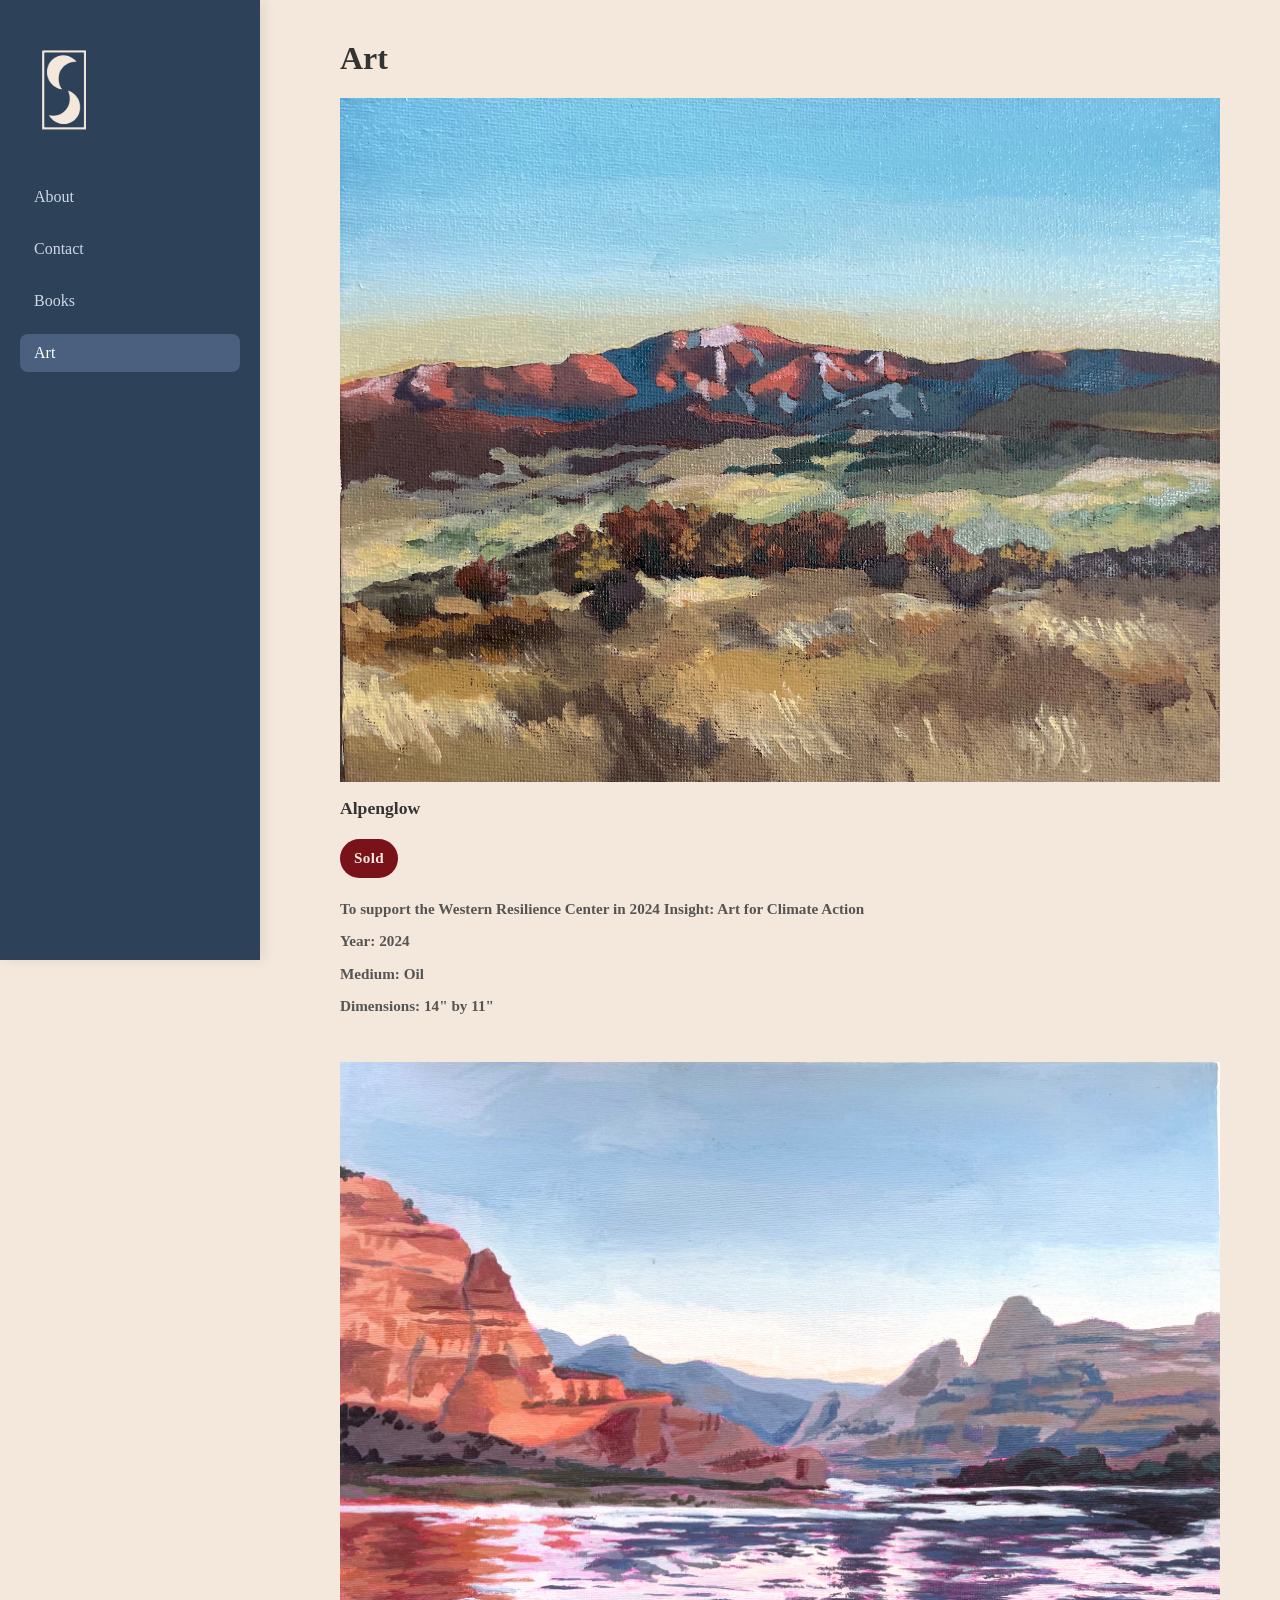
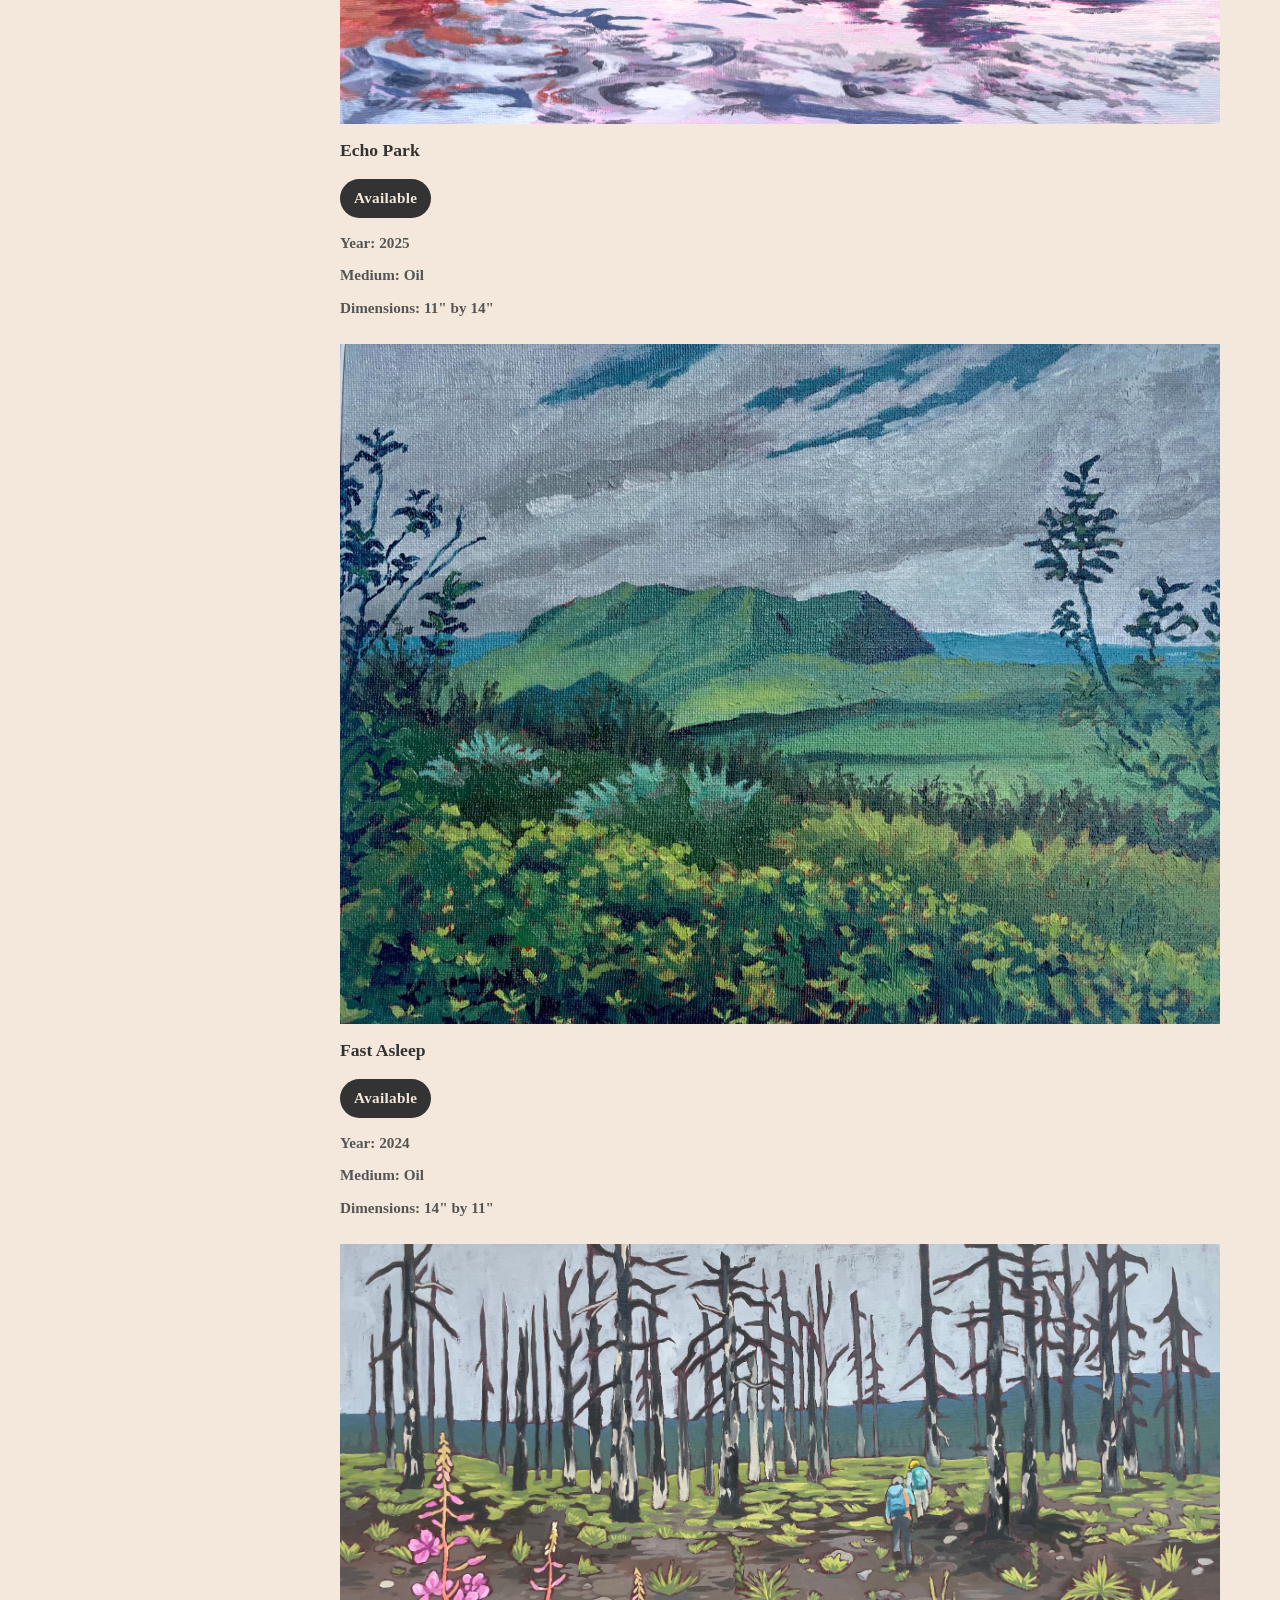
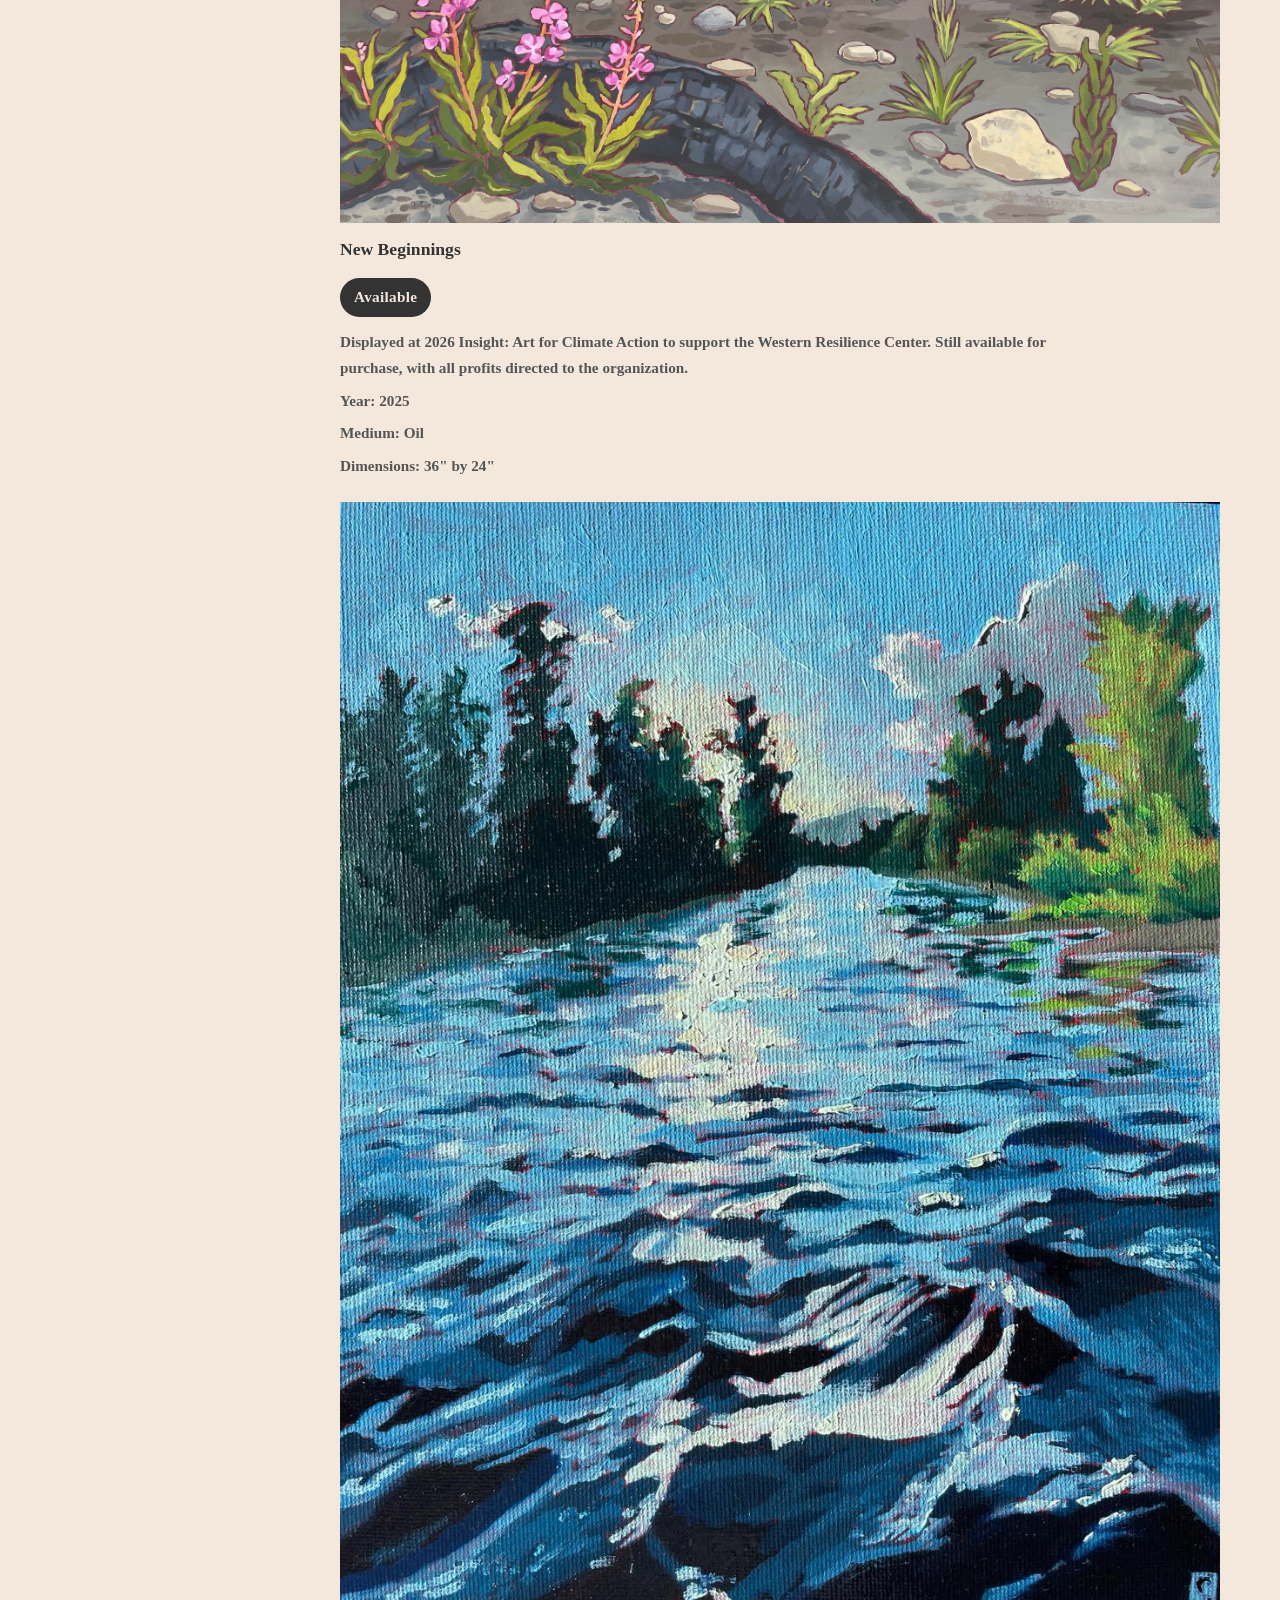
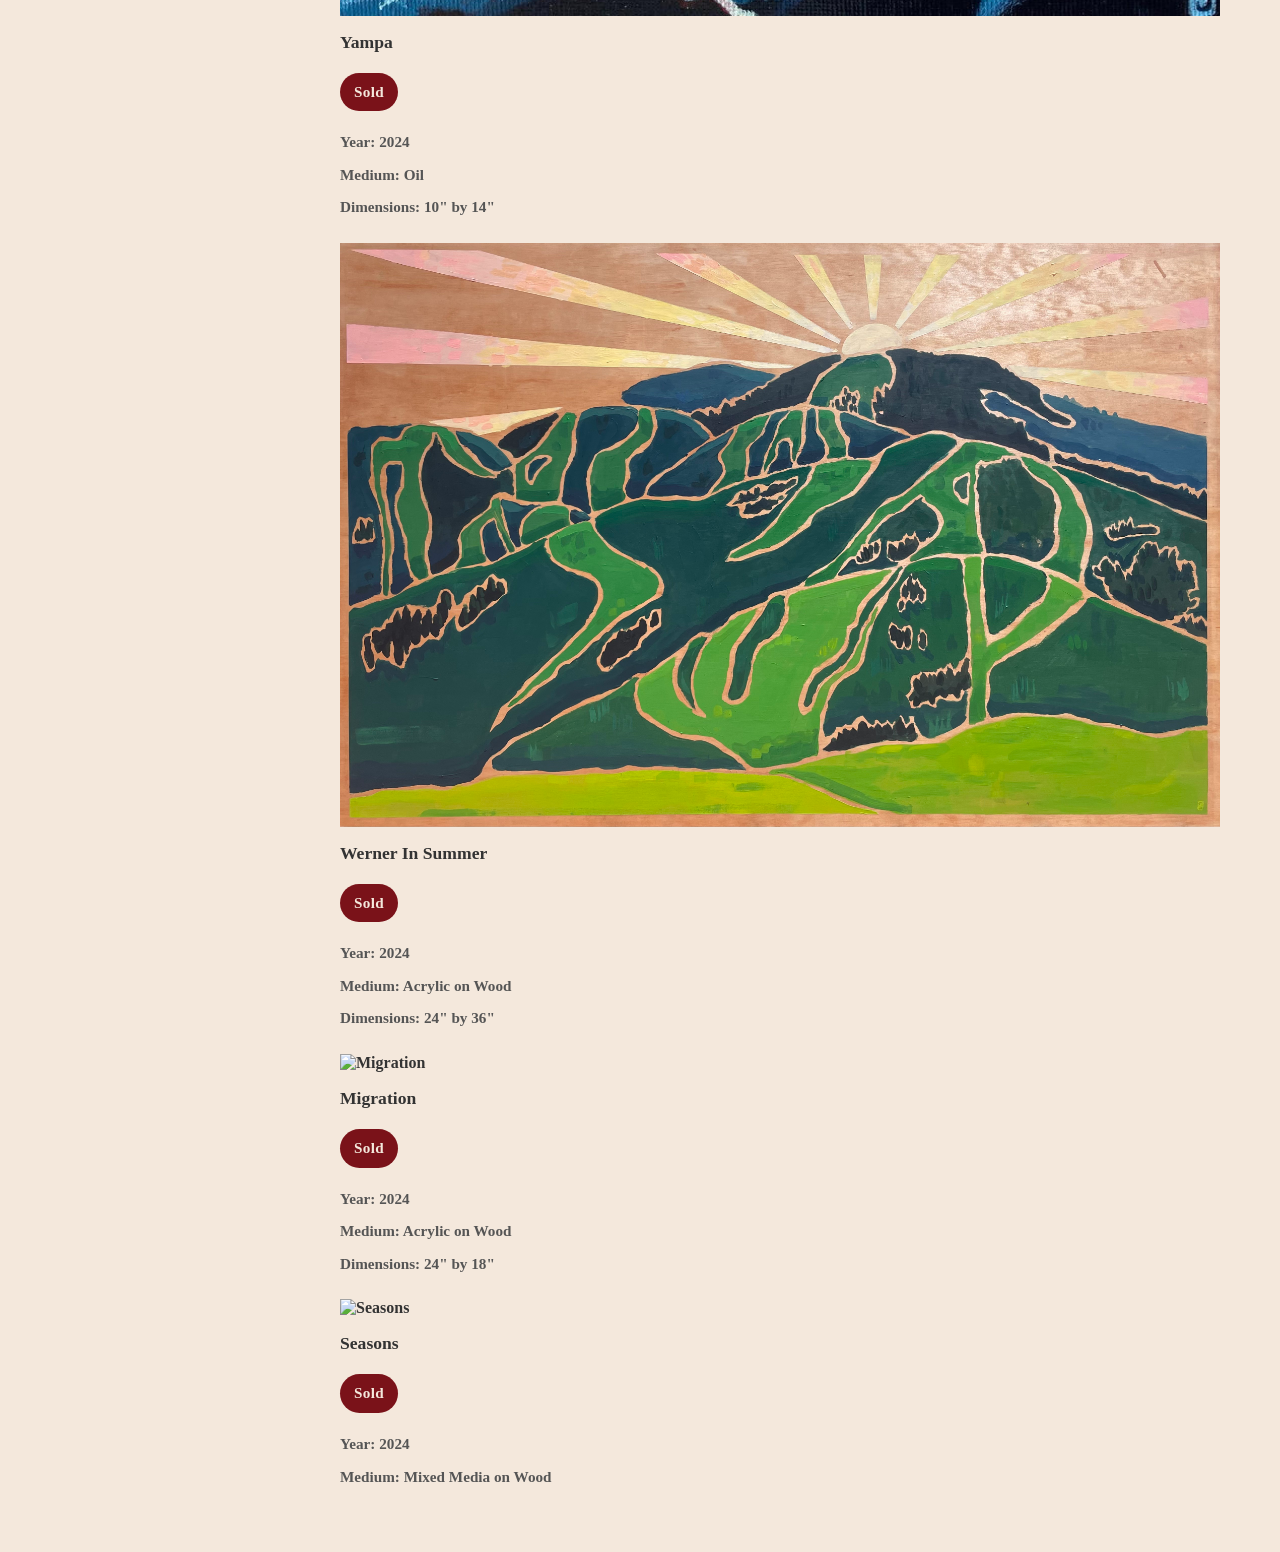
==== art.html @ 622c934f "idek" ====
<!DOCTYPE html>
<html lang="en">
<head>
    <meta charset="UTF-8">
    <meta name="viewport" content="width=device-width, initial-scale=1.0">
    <title>ART</title>
    <link rel="stylesheet" href="style.css">
</head>
<body>
    <div class="page-container">
        <aside class="sidebar">
            <a href="index.html" class="logo-link">
                <img src="Assets/Untitled design.svg" alt="Logo" class="logo-img">
            </a>
            <nav>
                <a href="about.html">About</a>
                <a href="contact.html">Contact</a>
                <a href="books.html">Books</a>
                <a href="art.html" class="active">Art</a>
            </nav>
        </aside>
        <main class="content">
            <h1>Art</h1>
            
            <div class="art-grid">
                <article class="art-card">
                    <div class="art-image">
                        <img src="Assets/alpenglow2.jpeg" alt="Alpenglow">
                    </div>
                    <div class="art-meta">
                        <h2>Alpenglow</h2>
                        <p class="sold-badge">Sold</p>
                         <p><strong>To support the Western Resilience Center in 2024 Insight: Art for Climate Action </p>
                        <p><strong>Year:</strong> 2024</p>
                        <p><strong>Medium:</strong> Oil</p>
                        <p><strong>Dimensions:</strong> 14" by 11"</p>
                    </div>
                </article>
                <article class="art-card">
                    <div class="art-image">
                        <img src="Assets/echoparkc.jpg" alt="Echo Park">
                    </div>
                    <div class="art-meta">
                        <h2>Echo Park</h2>
                        <p class="available-badge">Available</p>
                        <p><strong>Year:</strong> 2025</p>
                        <p><strong>Medium:</strong> Oil</p>
                        <p><strong>Dimensions:</strong> 11" by 14"</p>
                    </div>
                </article>
                <article class="art-card">
                    <div class="art-image">
                        <img src="Assets/fastasleep.jpg" alt="Fast Asleep">
                    </div>
                    <div class="art-meta">
                        <h2>Fast Asleep</h2>
                        <p class="available-badge">Available</p>
                        <p><strong>Year:</strong> 2024</p>
                        <p><strong>Medium:</strong> Oil</p>
                        <p><strong>Dimensions:</strong> 14" by 11"</p>
                    </div>
                </article>
                <article class="art-card">
                    <div class="art-image">
                        <img src="Assets/wildfire.jpeg" alt="New Beginnings">
                    </div>
                    <div class="art-meta">
                        <h2>New Beginnings</h2>
                        <p class="available-badge">Available</p>
                        <p><strong> Displayed at 2026 Insight: Art for Climate Action to support the Western Resilience Center. Still available for purchase, with all profits directed to the organization.</p>
                        <p><strong>Year:</strong> 2025</p>
                        <p><strong>Medium:</strong> Oil</p>
                        <p><strong>Dimensions:</strong> 36" by 24"</p>
                    </div>
                </article>
                <article class="art-card">
                    <div class="art-image">
                        <img src="Assets/yampa.jpg" alt="Yampa">
                    </div>
                    <div class="art-meta">
                        <h2>Yampa</h2>
                        <p class="sold-badge">Sold</p>
                        <p><strong>Year:</strong> 2024</p>
                        <p><strong>Medium:</strong> Oil</p>
                        <p><strong>Dimensions:</strong> 10" by 14"</p>
                    </div>
                    </article>
                <article class="art-card">
                    <div class="art-image">
                        <img src="Assets/werner.jpeg" alt="Werner">
                    </div>
                    <div class="art-meta">
                        <h2>Werner In Summer</h2>
                        <p class="sold-badge">Sold</p>
                        <p><strong>Year:</strong> 2024</p>
                        <p><strong>Medium:</strong> Acrylic on Wood</p>
                        <p><strong>Dimensions:</strong> 24" by 36"</p>
                    </div>
                      </article>
                <article class="art-card">
                    <div class="art-image">
                        <img src="Assets/crane.jpeg" alt="Migration">
                    </div>
                    <div class="art-meta">
                        <h2>Migration</h2>
                        <p class="sold-badge">Sold</p>
                        <p><strong>Year:</strong> 2024</p>
                        <p><strong>Medium:</strong> Acrylic on Wood</p>
                        <p><strong>Dimensions:</strong> 24" by 18"</p>
                    </div>
                              </article>
                <article class="art-card">
                    <div class="art-image">
                        <img src="Assets/Mountains.png" alt="Seasons">
                    </div>
                    <div class="art-meta">
                        <h2>Seasons</h2>
                        <p class="sold-badge">Sold</p>
                        <p><strong>Year:</strong> 2024</p>
                        <p><strong>Medium:</strong> Mixed Media on Wood</p>
                    </div>
                </article>
            </div>
        </main>
    </div>
</body>
</html
---- style.css ----
body {
    margin: 0;
    font-family: Georgia, serif;
    background-color: #f4e8dc;
    color: #333;
}

.page-container {
    display: flex;
    min-height: 100vh;
}

.page-container {
    position: relative;
}

.sidebar {
    width: 220px;
    position: fixed;
    top: 0;
    left: 0;
    height: 100vh;
    background: #2d4159;
    color: #f4f4f4;
    padding: 30px 20px;
    box-shadow: 4px 0 12px rgba(0, 0, 0, 0.08);
    z-index: 10;
}

.logo-link {
    display: block;
    margin-bottom: 24px;
    margin-left: -20px;
    text-decoration: none;
}

.logo-img {
    width: 100px;
    height: 100px;
    object-fit: contain;
    border-radius: 12px;
    transition: filter 0.2s ease;
}

.logo-link:hover .logo-img {
    filter: brightness(0) invert(1);
}

.logo-placeholder {
    width: 60px;
    height: 60px;
    background: #f4e8dc;
    color: #2d4159;
    border-radius: 12px;
    display: flex;
    align-items: center;
    justify-content: center;
    font-size: 1.8rem;
    font-weight: 700;
    letter-spacing: -0.02em;
}

.sidebar h2 {
    margin: 0 0 24px;
    font-size: 1.3rem;
    letter-spacing: 0.04em;
}

.sidebar h2 a {
    color: inherit;
    text-decoration: none;
}

.sidebar h2 a:hover {
    color: #ffffff;
}

.sidebar nav {
    display: flex;
    flex-direction: column;
    gap: 14px;
}

.sidebar a {
    color: #cfd8e8;
    text-decoration: none;
    padding: 10px 14px;
    border-radius: 8px;
    transition: background 0.2s ease, color 0.2s ease;
}

.sidebar a:hover,
.sidebar a.active {
    background: #4b607f;
    color: #fff;
}

.logo-link:hover {
    background: transparent !important;
    border-radius: 0 !important;
}

.header-logo {
    position: relative;
    display: block;
    width: calc(100vw - 220px);
    max-width: none;
    height: auto;
    max-height: none;
    object-fit: contain;
    margin: -40px -60px 40px -60px;
}

.content {
    flex: 1;
    padding: 40px 60px;
    margin-left: 280px;
    max-width: calc(100% - 280px);
}

.content h1 {
    margin-top: 0;
    font-size: 2rem;
}

.content p {
    line-height: 1.75;
    max-width: 720px;
}

.collage {
    margin-top: -80px;
}

.collage h2 {
    font-size: 2rem;
    margin-bottom: 22px;
    font-family: 'CocogooseBlock', Georgia, serif;
    letter-spacing: 0.02em;
}

.collage-grid {
    display: grid;
    grid-template-columns: repeat(4, minmax(0, 1fr));
    grid-auto-rows: 375px;
    gap: 28px;
}

.collage-item {
    border-radius: 18px;
    overflow: hidden;
    background: #f4e8dc;
}

.collage-item img {
    width: 100%;
    height: 100%;
    object-fit: contain;
    display: block;
}

.rotate-270 {
    transform: rotate(270deg);
    transform-origin: center;
}

.collage-item.span-2x2 {
    grid-column: span 2;
    grid-row: span 2;
}

.collage-item.span-2x1 {
    grid-column: span 2;
}

.collage-item.span-1x2 {
    grid-row: span 2;
}

@media (max-width: 1200px) {
    .collage-grid {
        grid-template-columns: repeat(3, minmax(0, 1fr));
    }
}

@media (max-width: 768px) {
    .collage-grid {
        grid-template-columns: repeat(2, minmax(0, 1fr));
        grid-auto-rows: 240px;
    }
}

.art-grid {
    display: flex;
    flex-direction: column;
    align-items: center;
    gap: 20px;
    margin-top: 15px;
}

.art-card {
    background: transparent;
    border-radius: 0;
    overflow: visible;
    box-shadow: none;
    border: none;
    display: flex;
    flex-direction: column;
    align-items: center;
    width: 100%;
    max-width: 920px;
}

.art-image {
    display: block;
    width: 100%;
}

.art-image img {
    display: block;
    height: auto;
    width: 100%;
    max-width: 100%;
}

.art-meta {
    padding: 16px 0;
    align-self: flex-start;
    text-align: left;
}

.sold-badge {
    display: inline-block;
    margin: 8px 0 12px;
    padding: 6px 14px;
    background: #7a1219;
    color: #f4e8dc;
    border-radius: 999px;
    font-size: 0.95rem;
    letter-spacing: 0.02em;
    font-weight: 600;
}

.available-badge {
    display: inline-block;
    margin: 8px 0 12px;
    padding: 6px 14px;
    background: #333;
    color: #f4e8dc !important;
    border-radius: 999px;
    font-size: 0.95rem;
    letter-spacing: 0.02em;
    font-weight: 600;
}

.art-meta h2 {
    margin: 0 0 12px;
    font-size: 1.1rem;
}

.art-meta p:not(.sold-badge) {
    margin: 6px 0;
    color: #555;
    font-size: 0.95rem;
}

.social-links {
    margin-top: 24px;
}

.social-link {
    display: inline-flex;
    align-items: center;
    justify-content: center;
    width: 48px;
    height: 48px;
    background: #000;
    border-radius: 14px;
    text-decoration: none;
    transition: transform 0.2s ease, box-shadow 0.2s ease, background 0.2s ease;
}

.social-link:hover {
    transform: translateY(-2px);
    box-shadow: 0 8px 20px rgba(0, 0, 0, 0.25);
}

.social-link svg {
    width: 24px;
    height: 24px;
    fill: #fff;
}

@media (max-width: 768px) {
    .page-container {
        flex-direction: column;
    }

    .sidebar {
        position: relative;
        width: 100%;
        height: auto;
        box-shadow: none;
    }

    .content {
        margin-left: 0;
        max-width: 100%;
    }

    .header-logo {
        position: relative;
        top: auto;
        left: auto;
        right: auto;
        height: auto;
        width: 100%;
        margin-left: 0;
        max-height: 160px;
        object-fit: contain;
    }
}
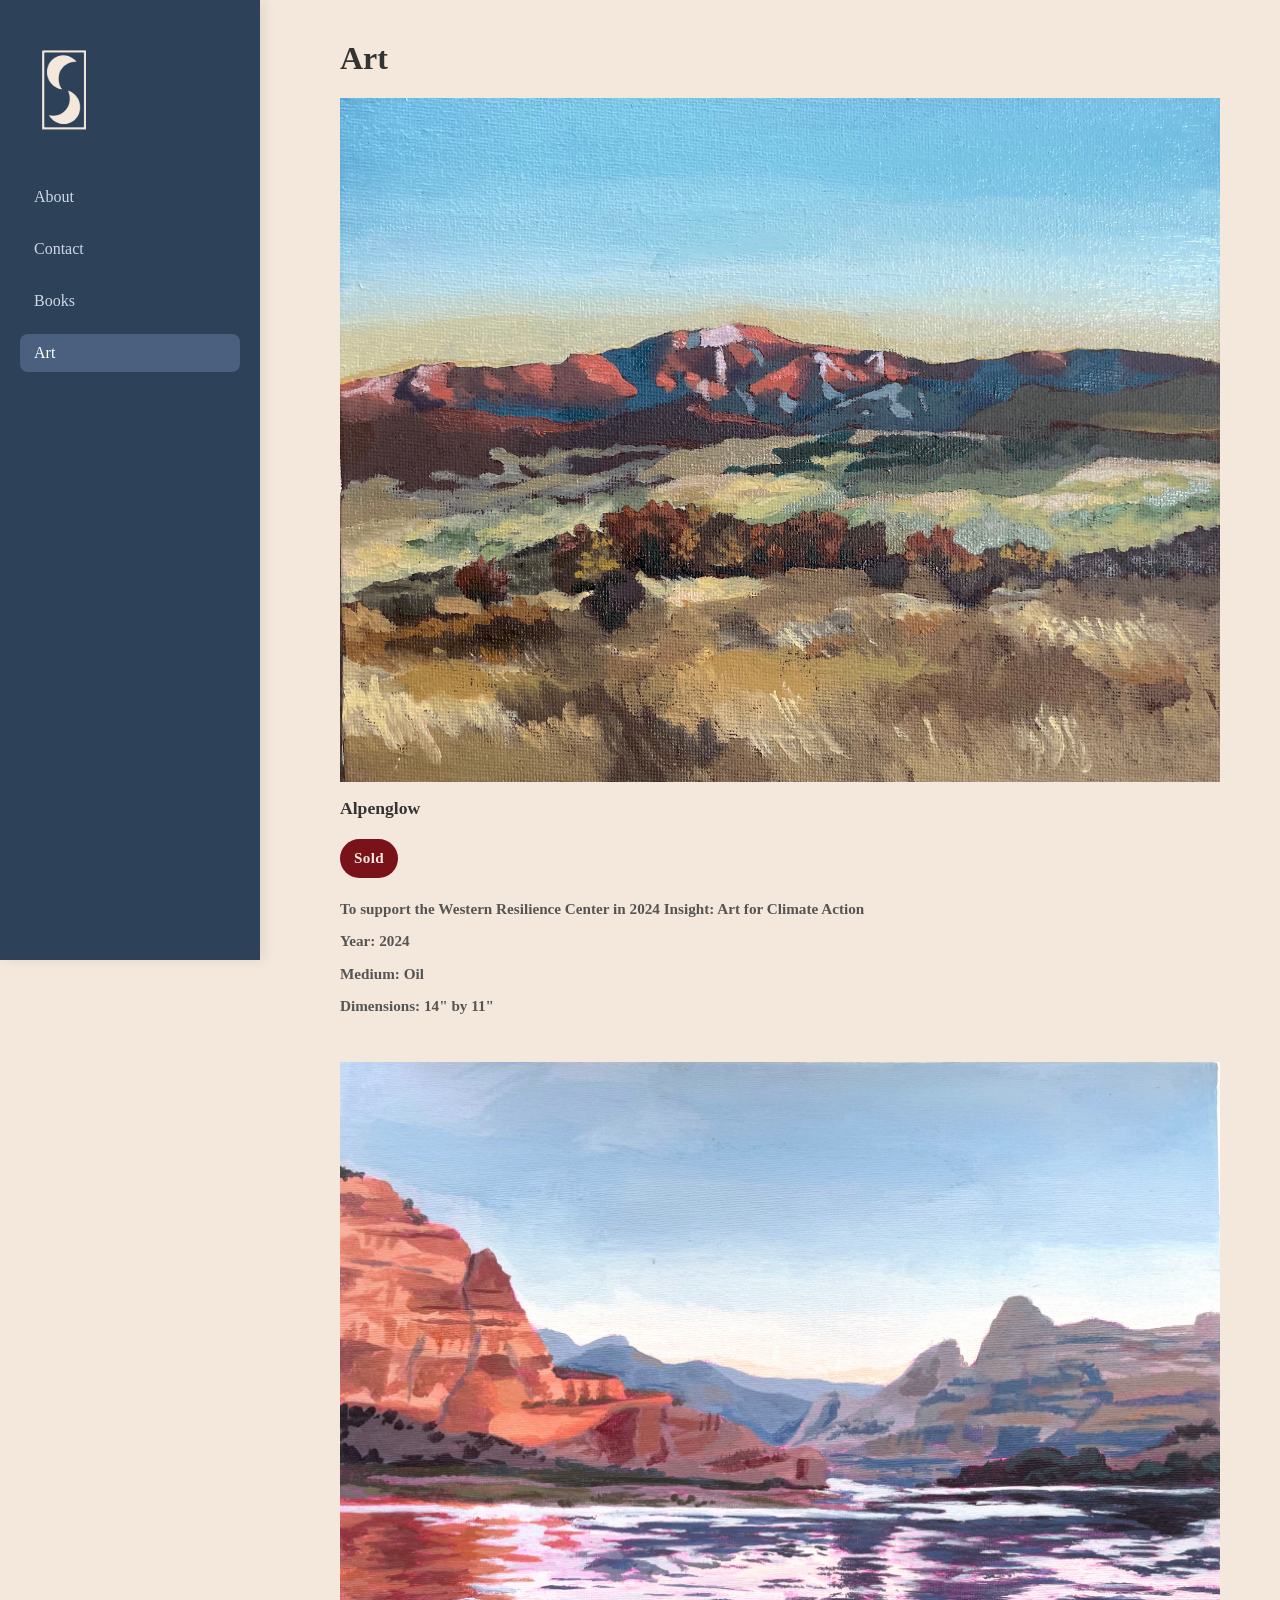
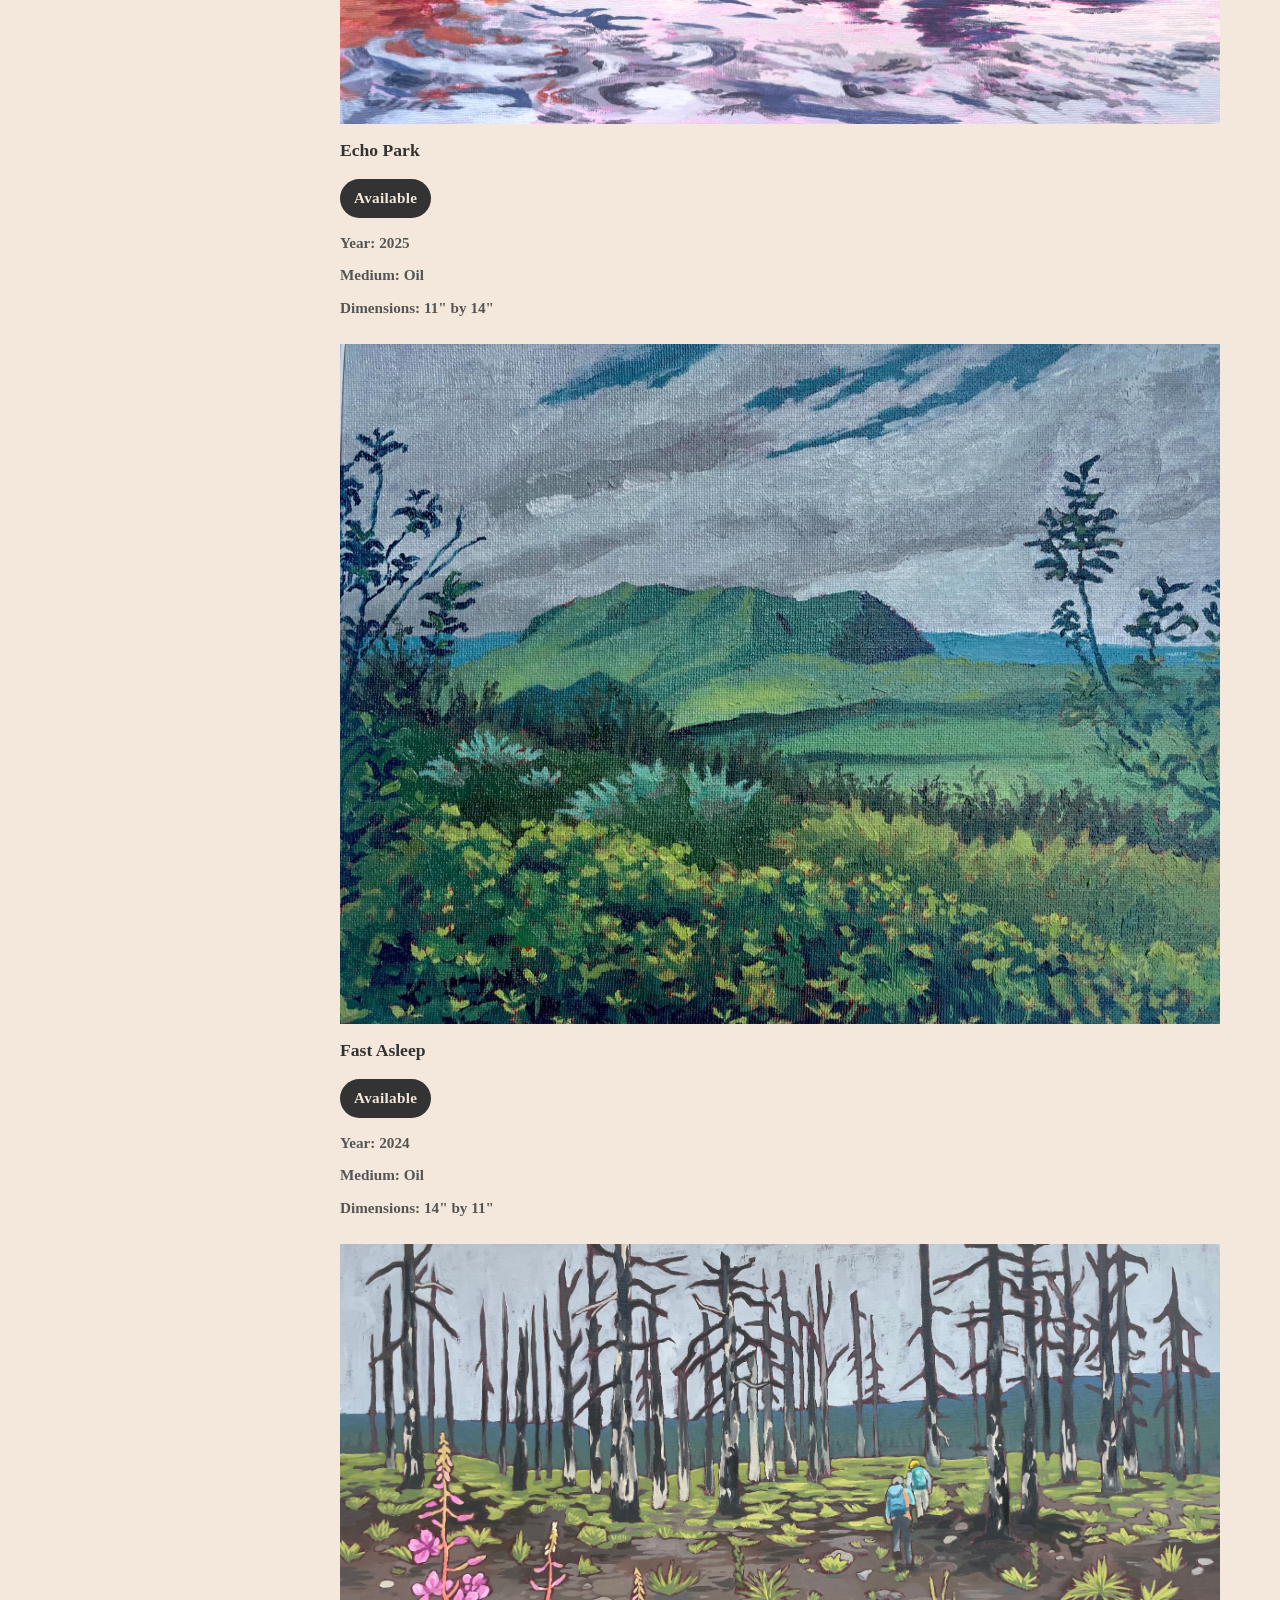
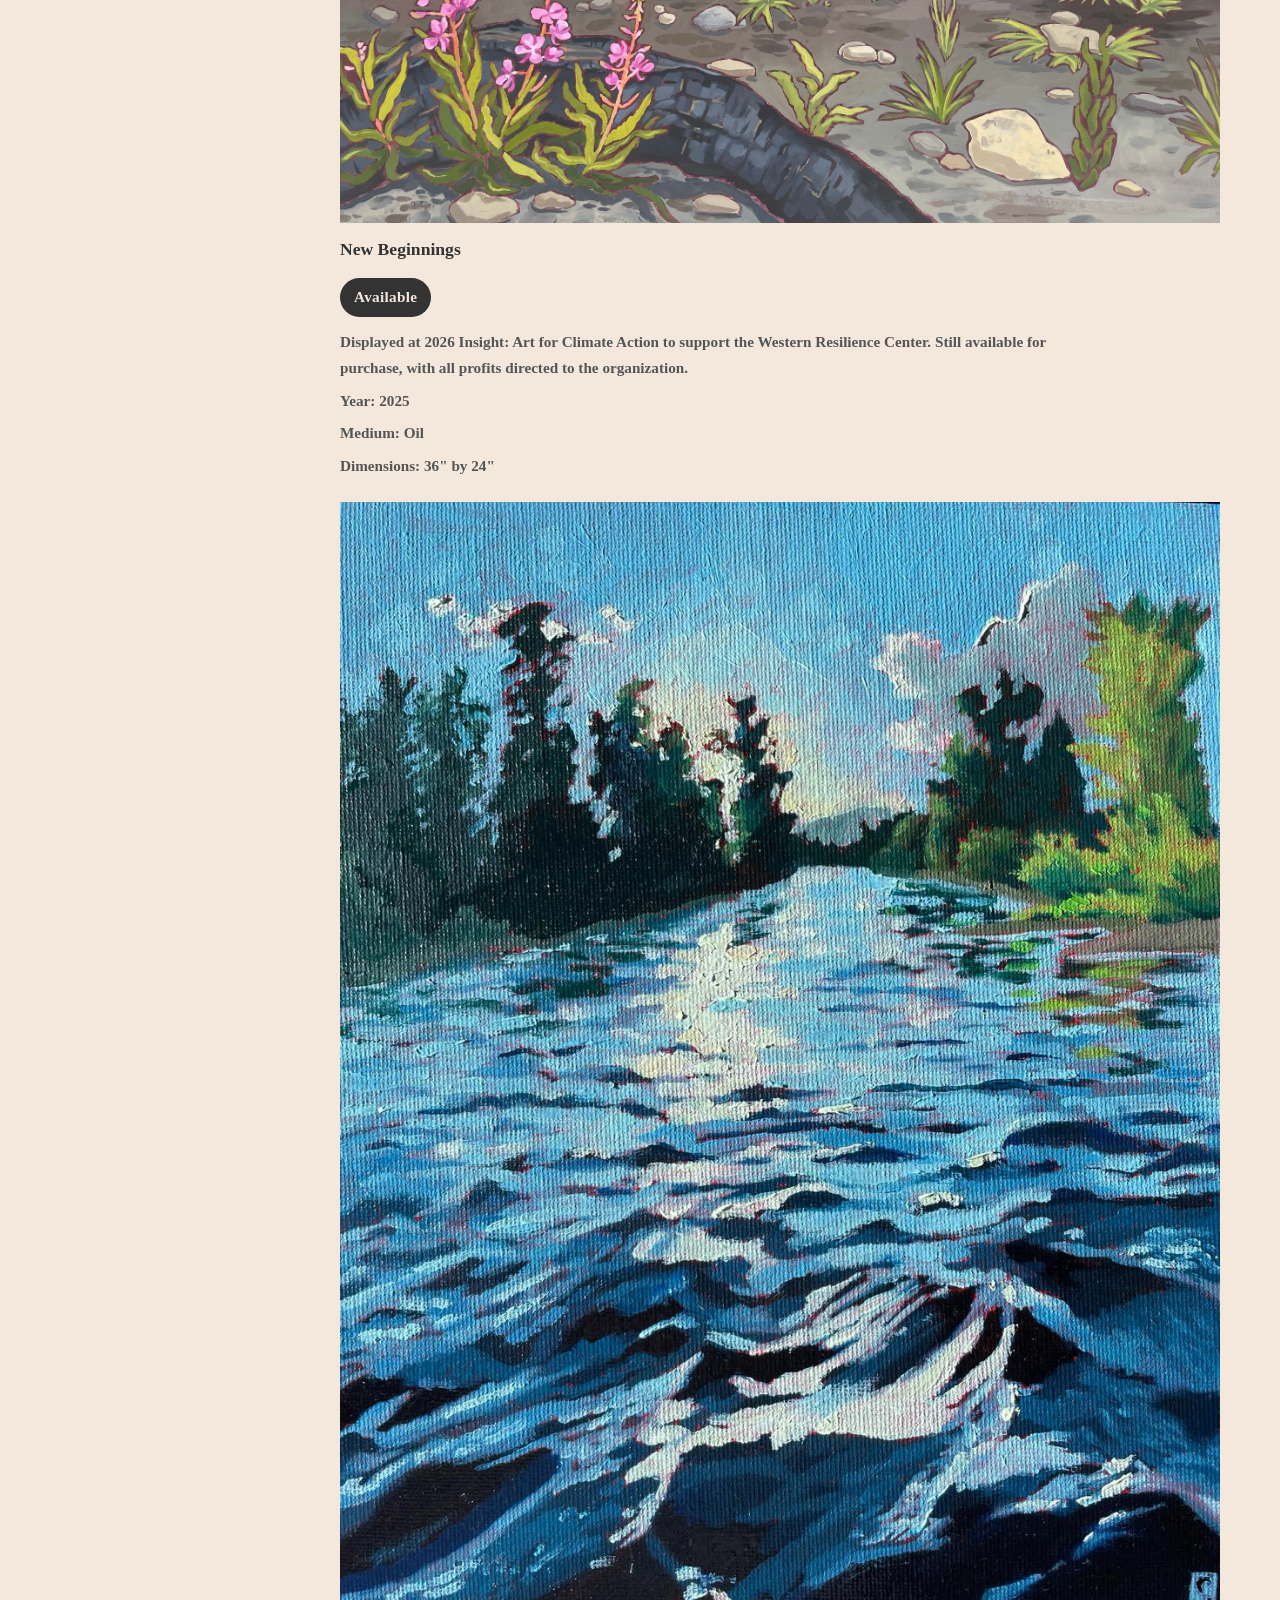
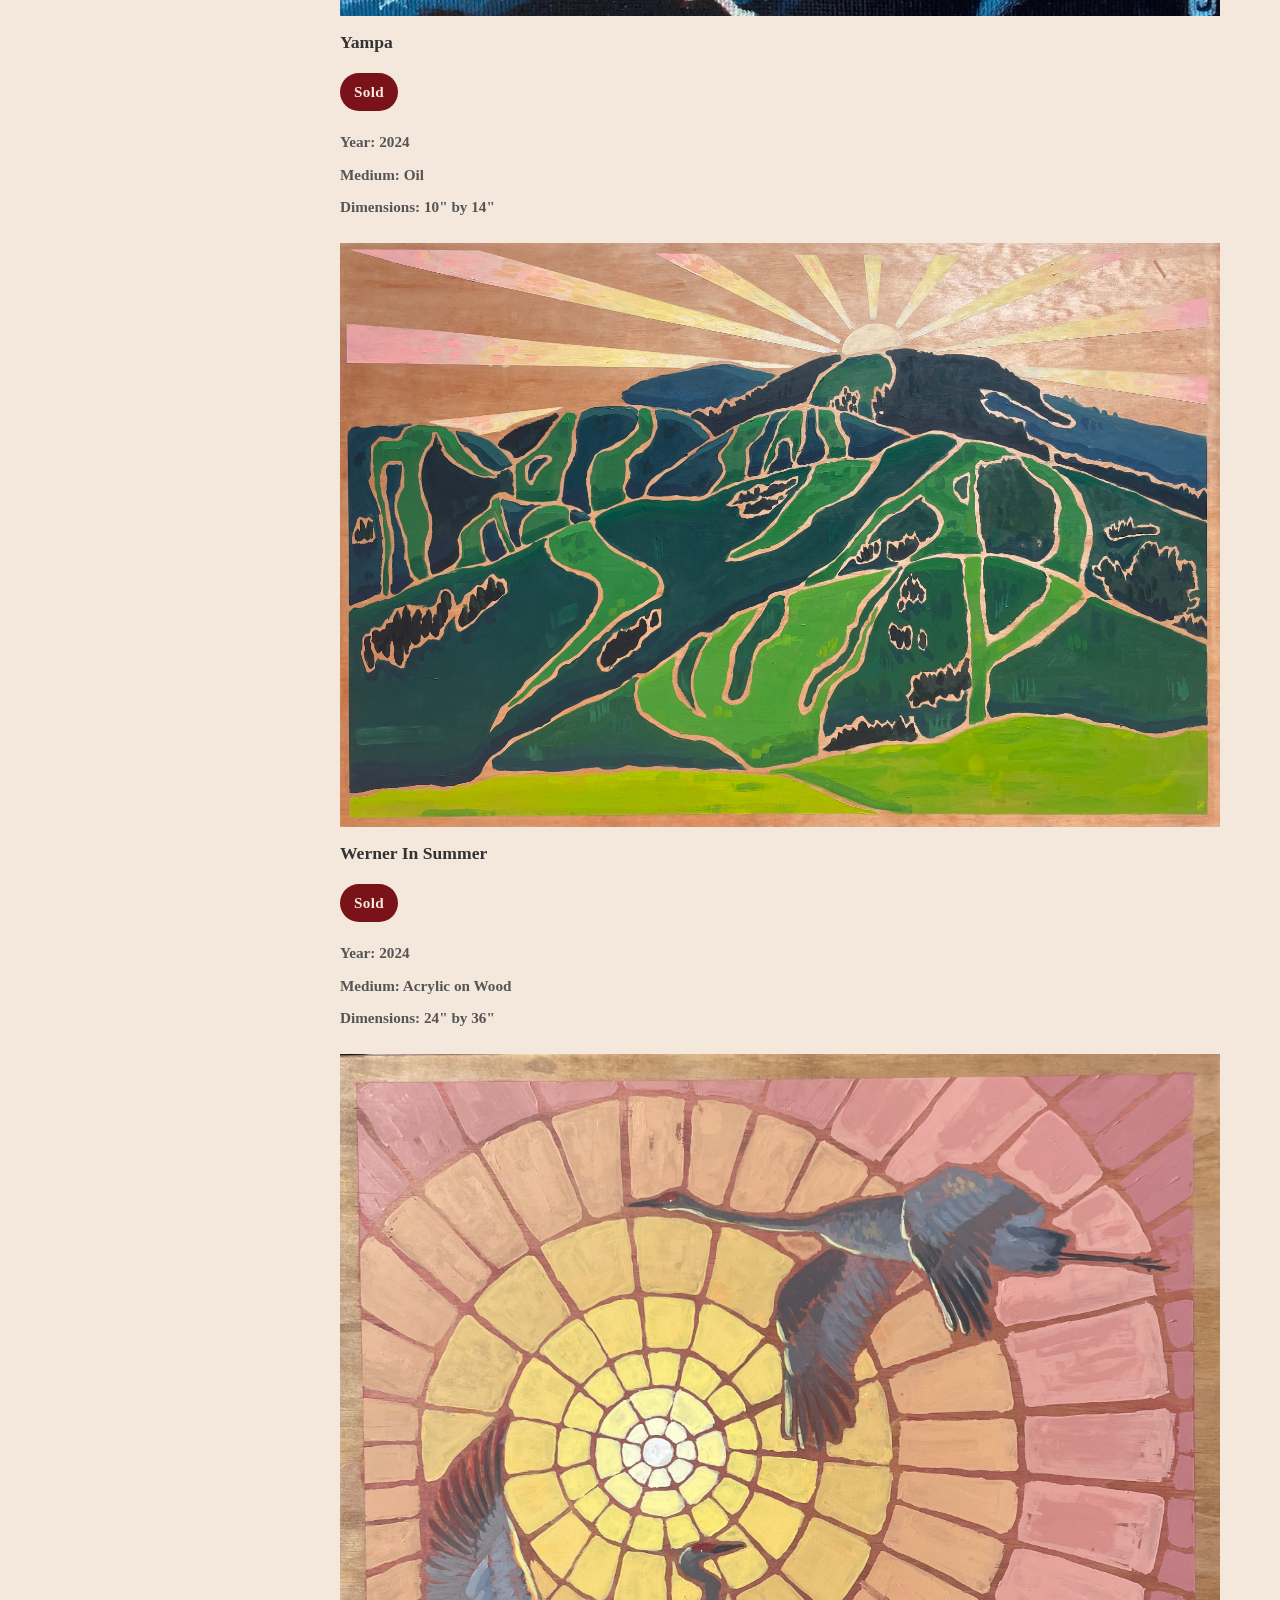
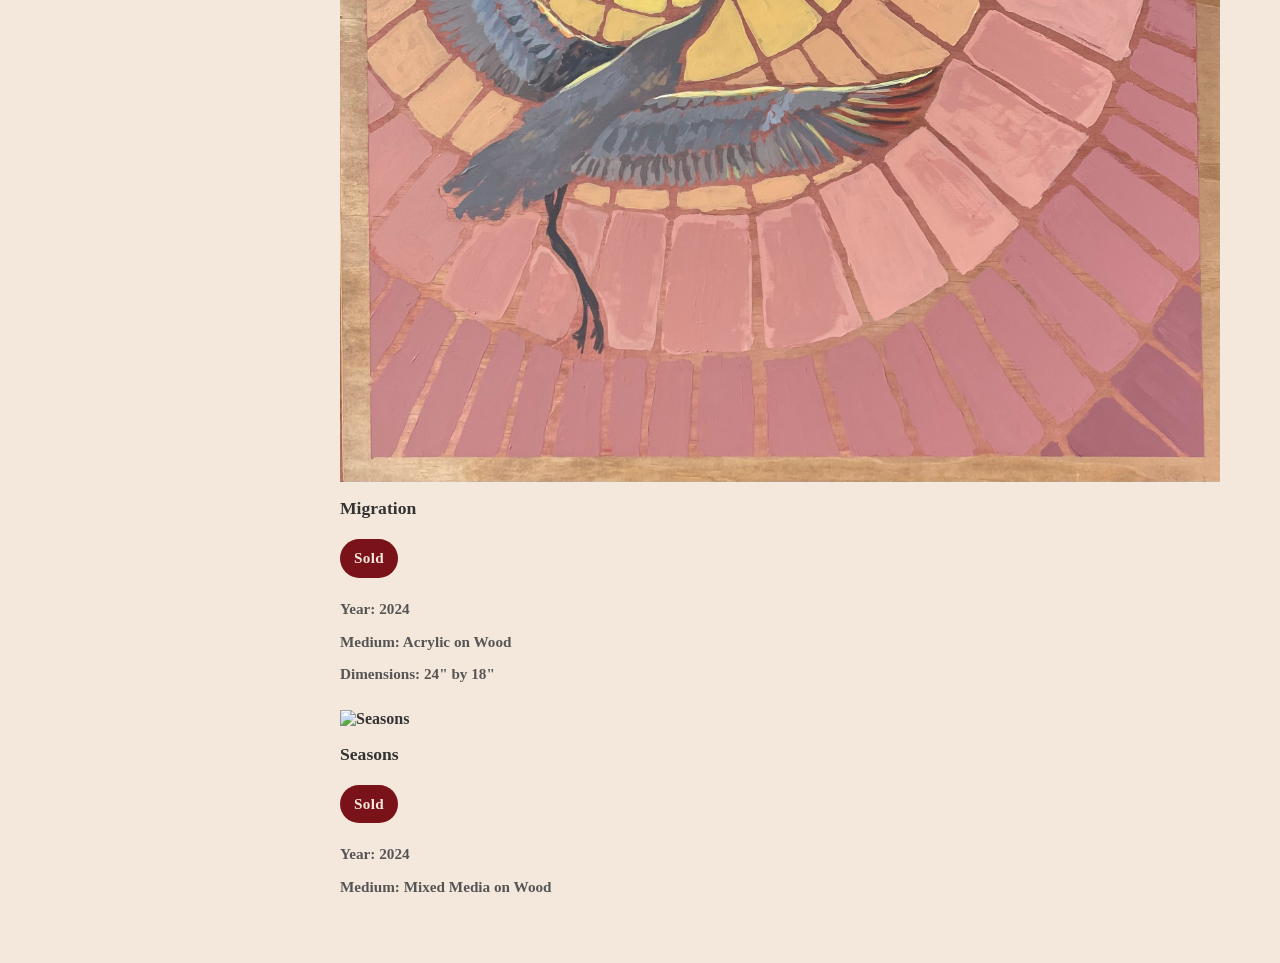
==== commit 7b227368: "two" ====
--- a/art.html
+++ b/art.html
@@ -99,7 +99,7 @@
                       </article>
                 <article class="art-card">
                     <div class="art-image">
-                        <img src="Assets/crane.jpeg" alt="Migration">
+                        <img src="Assets/Crane.jpeg" alt="Migration">
                     </div>
                     <div class="art-meta">
                         <h2>Migration</h2>
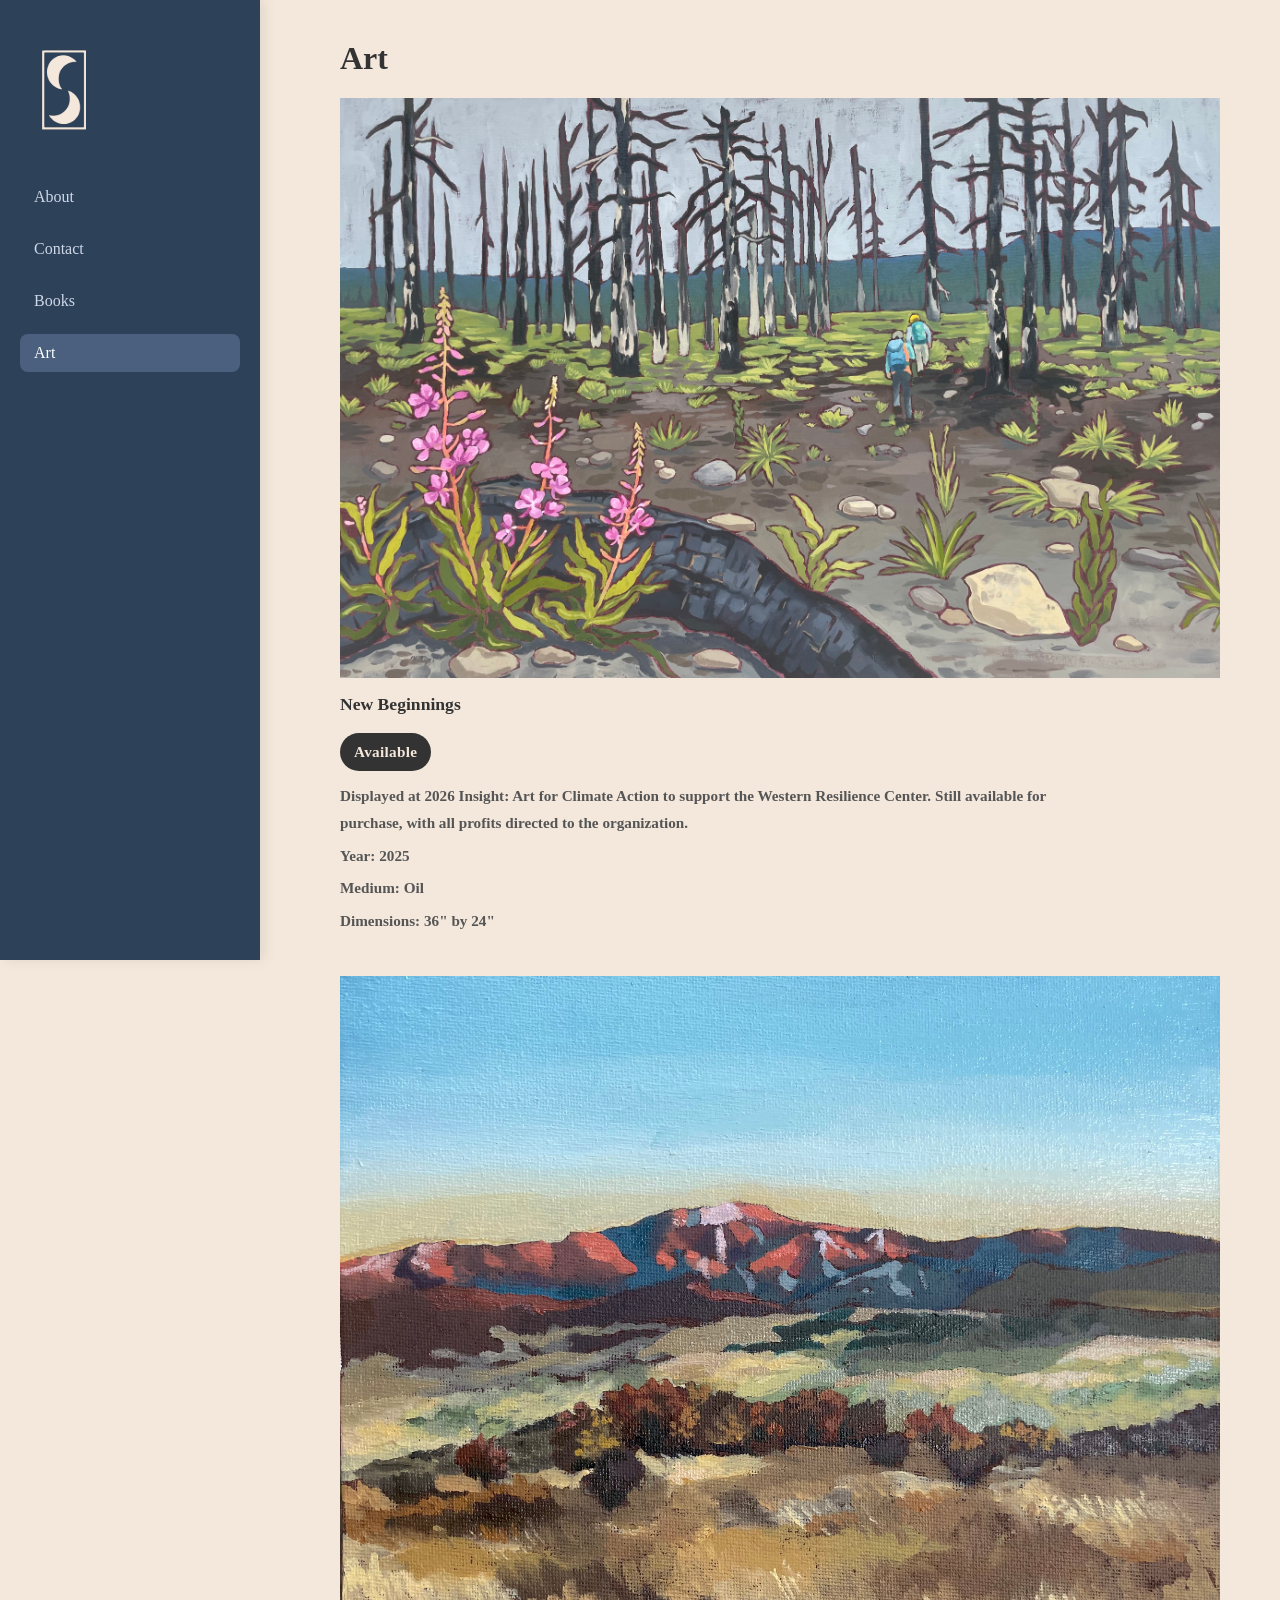
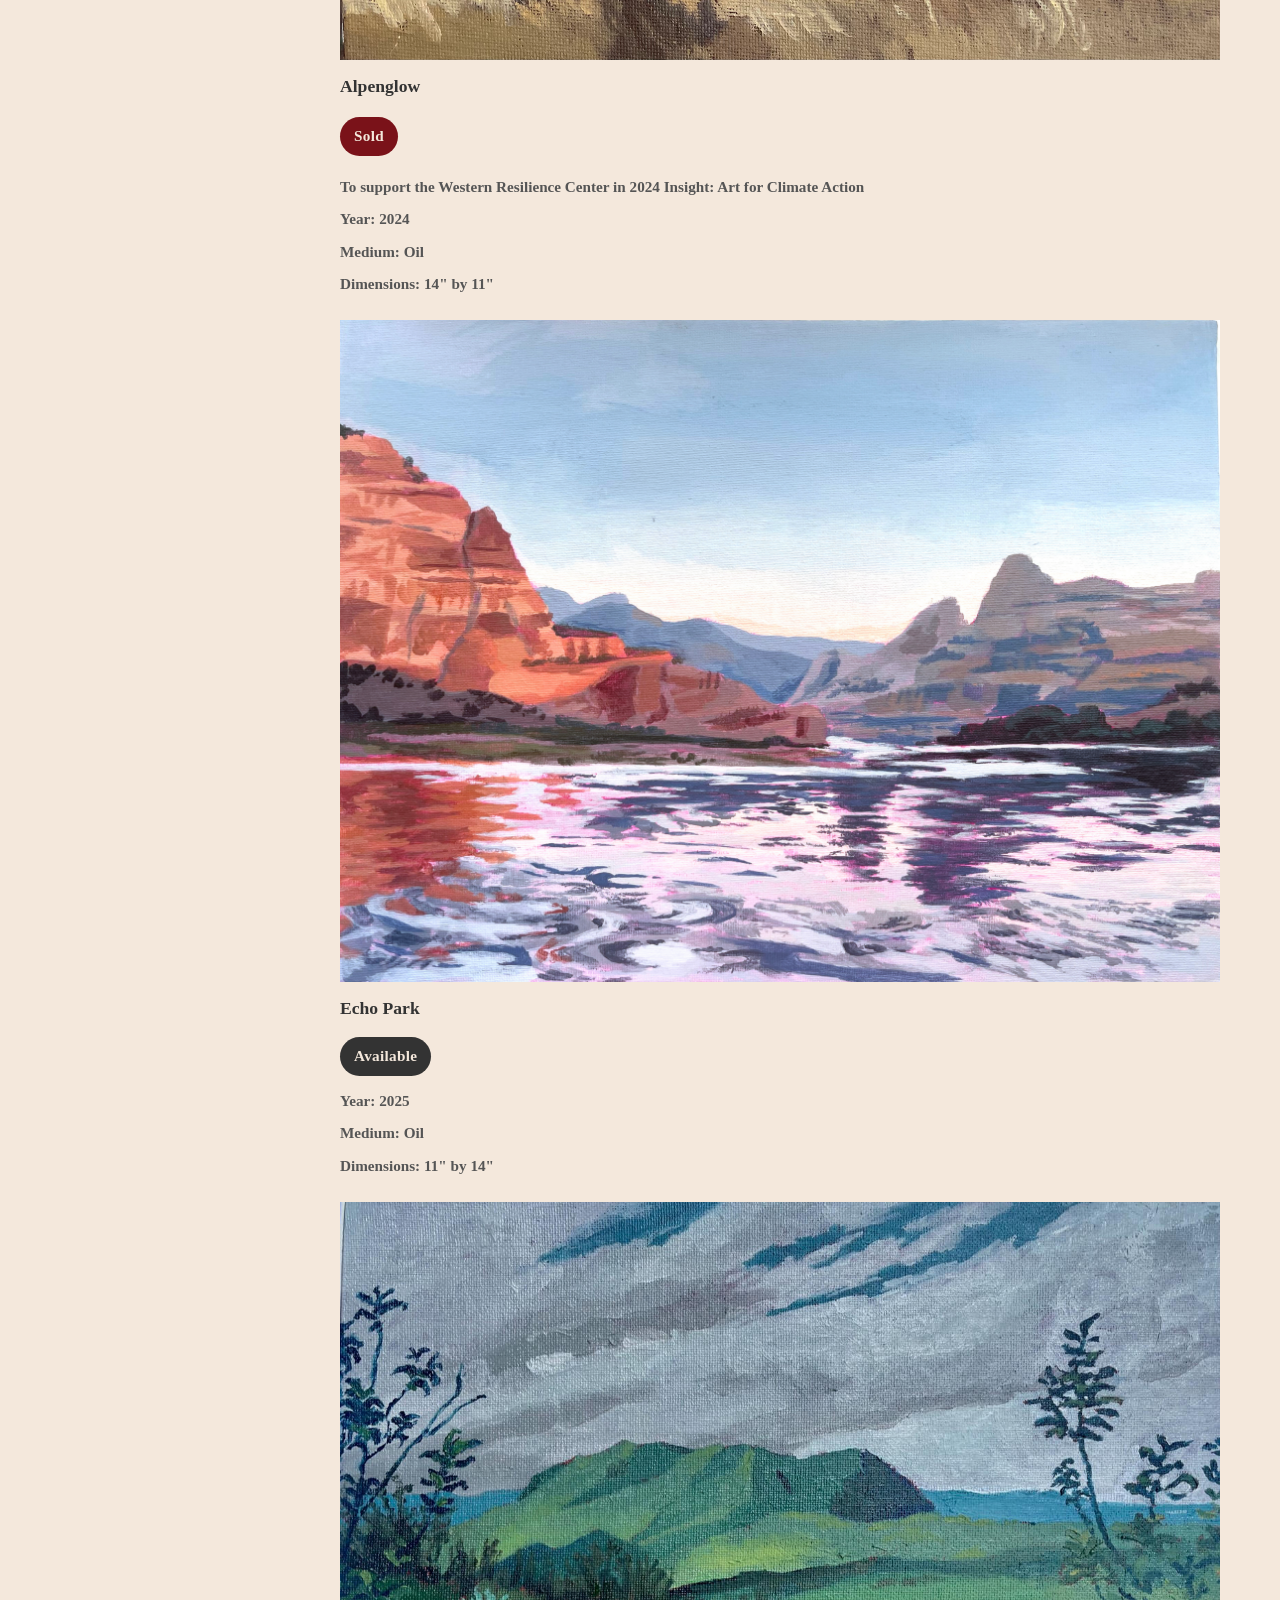
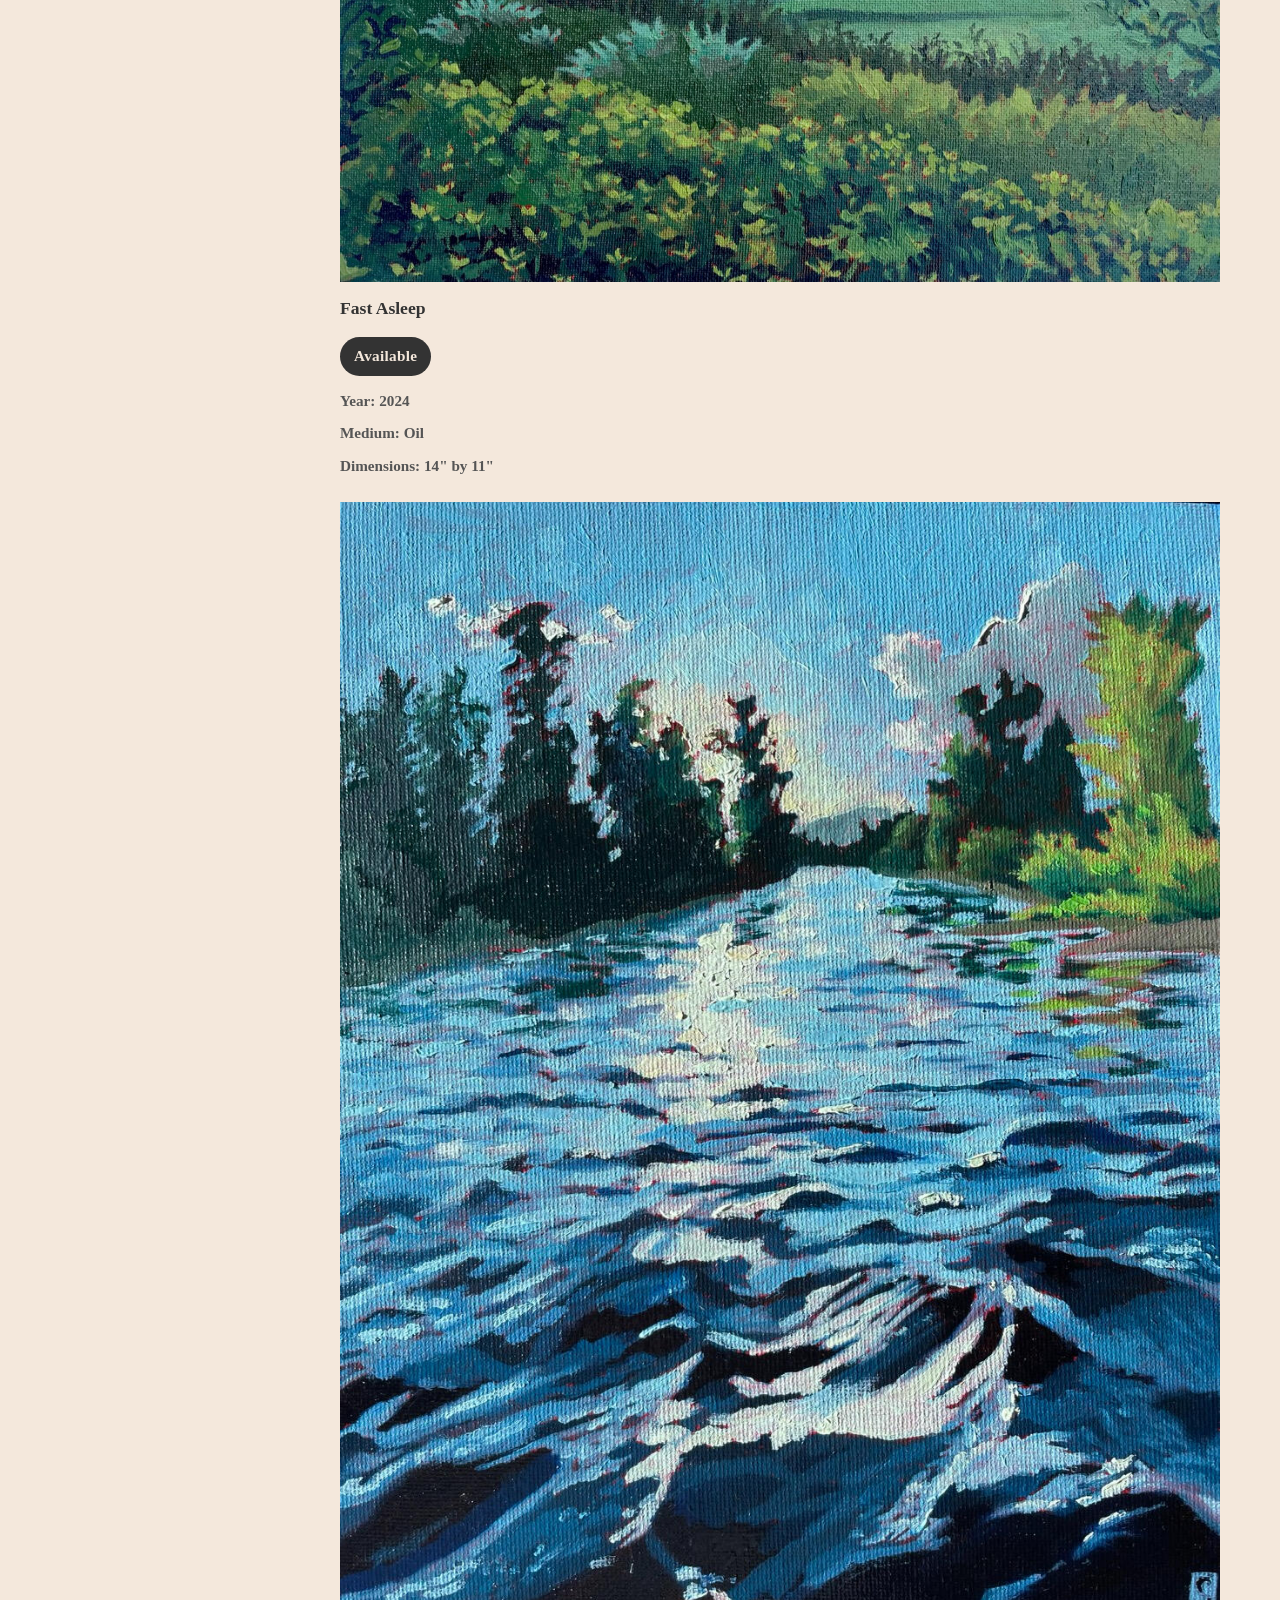
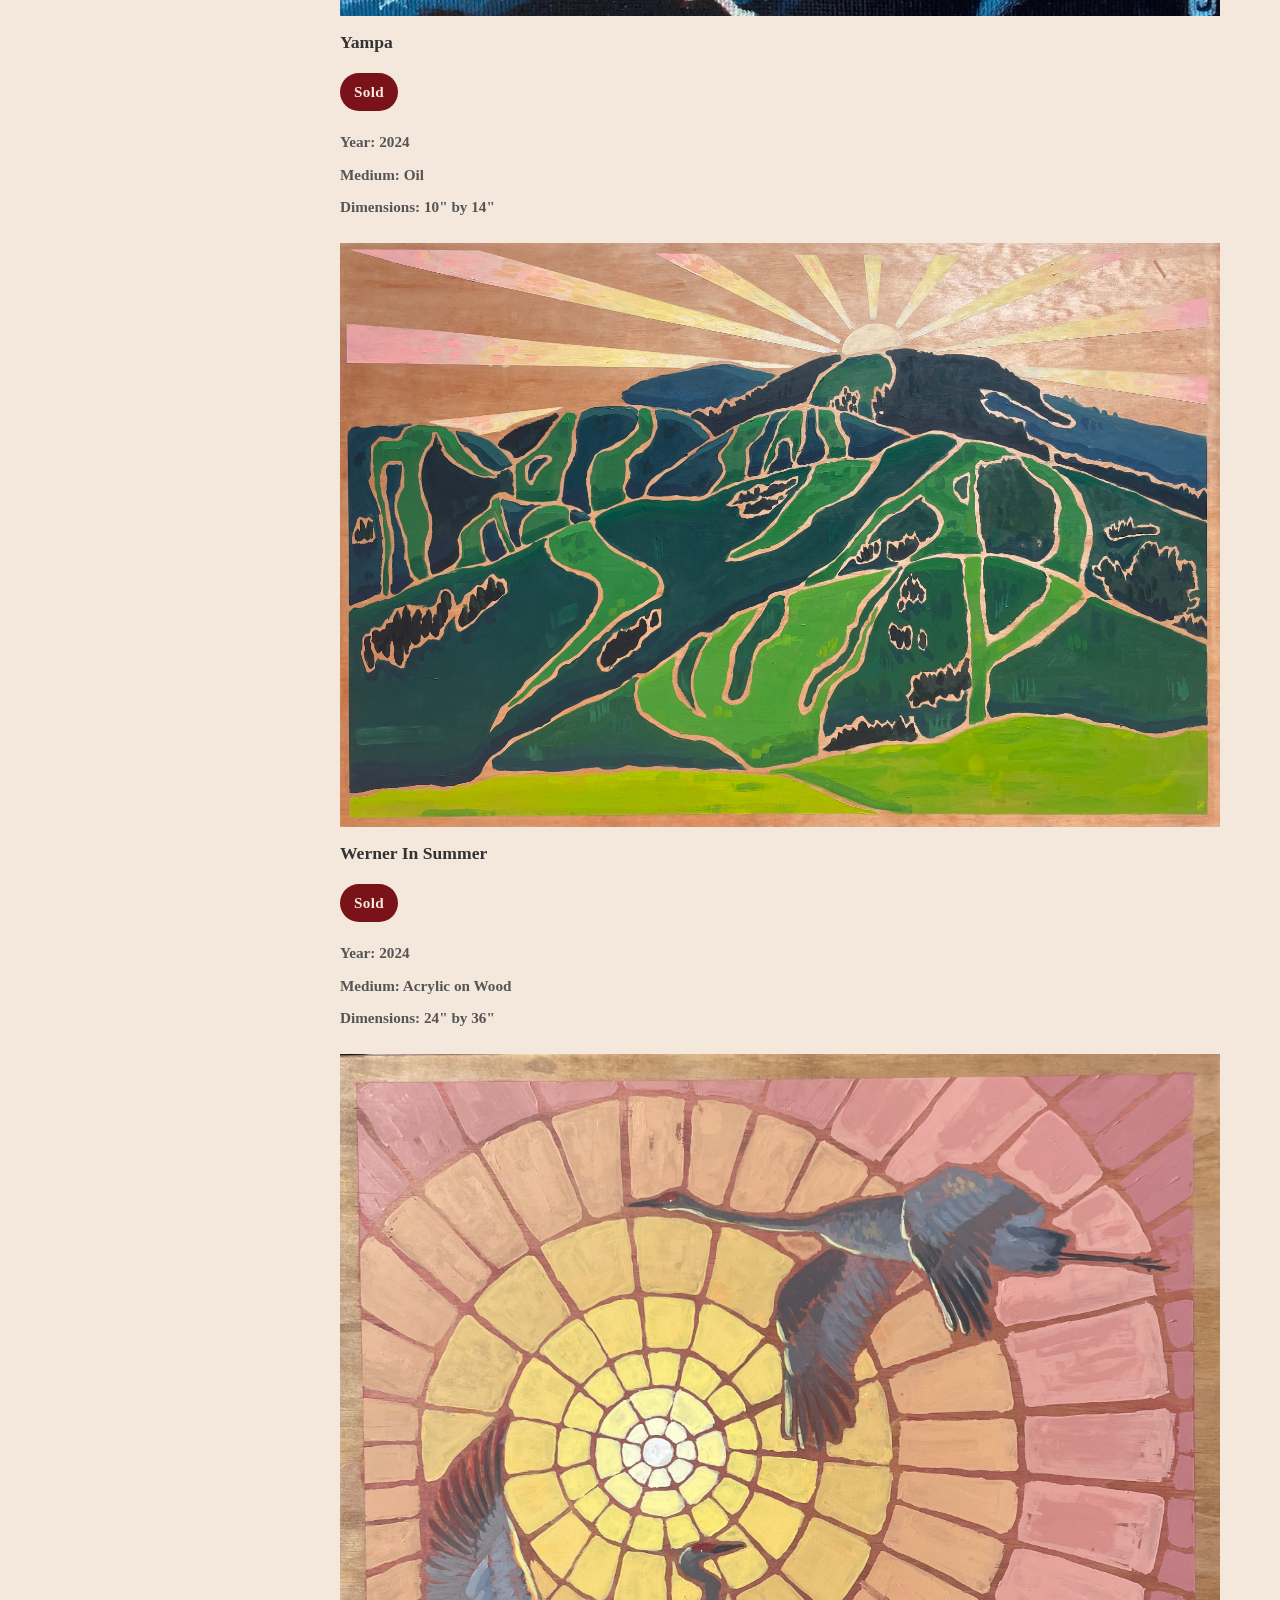
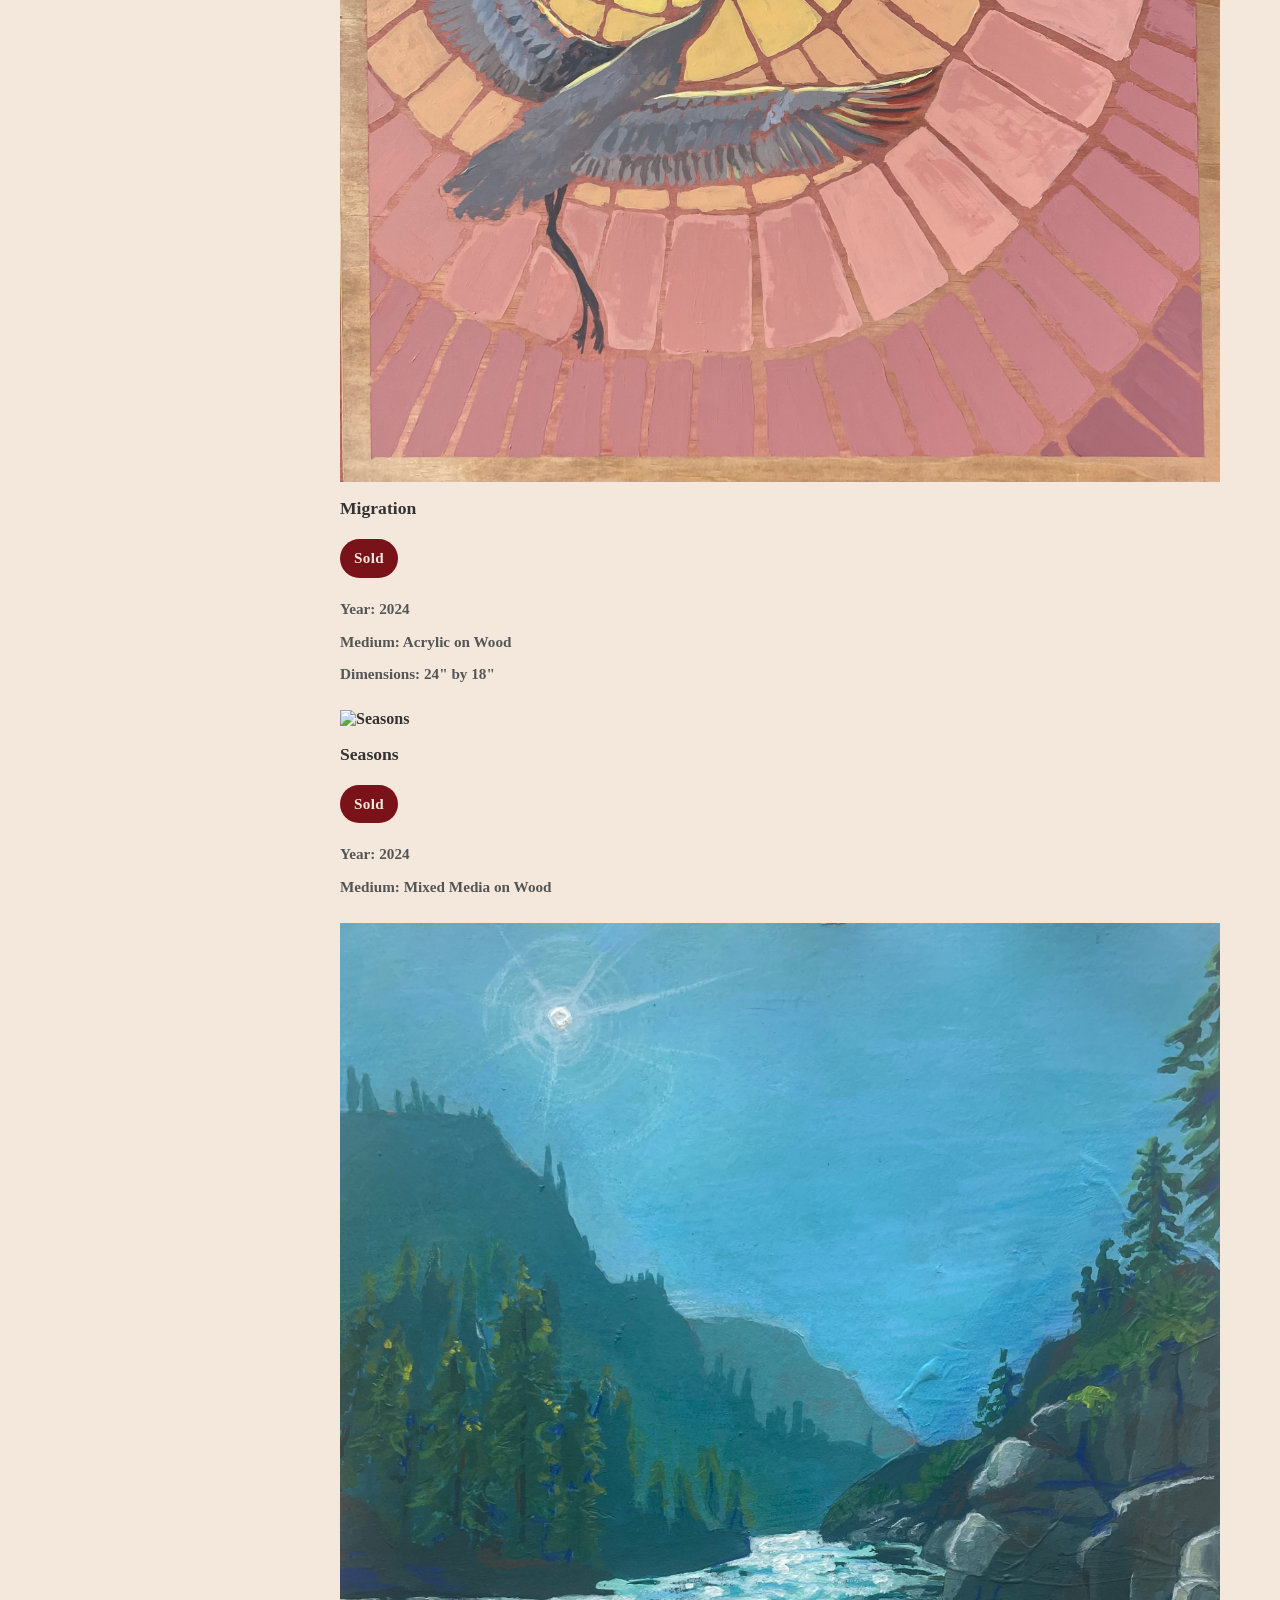
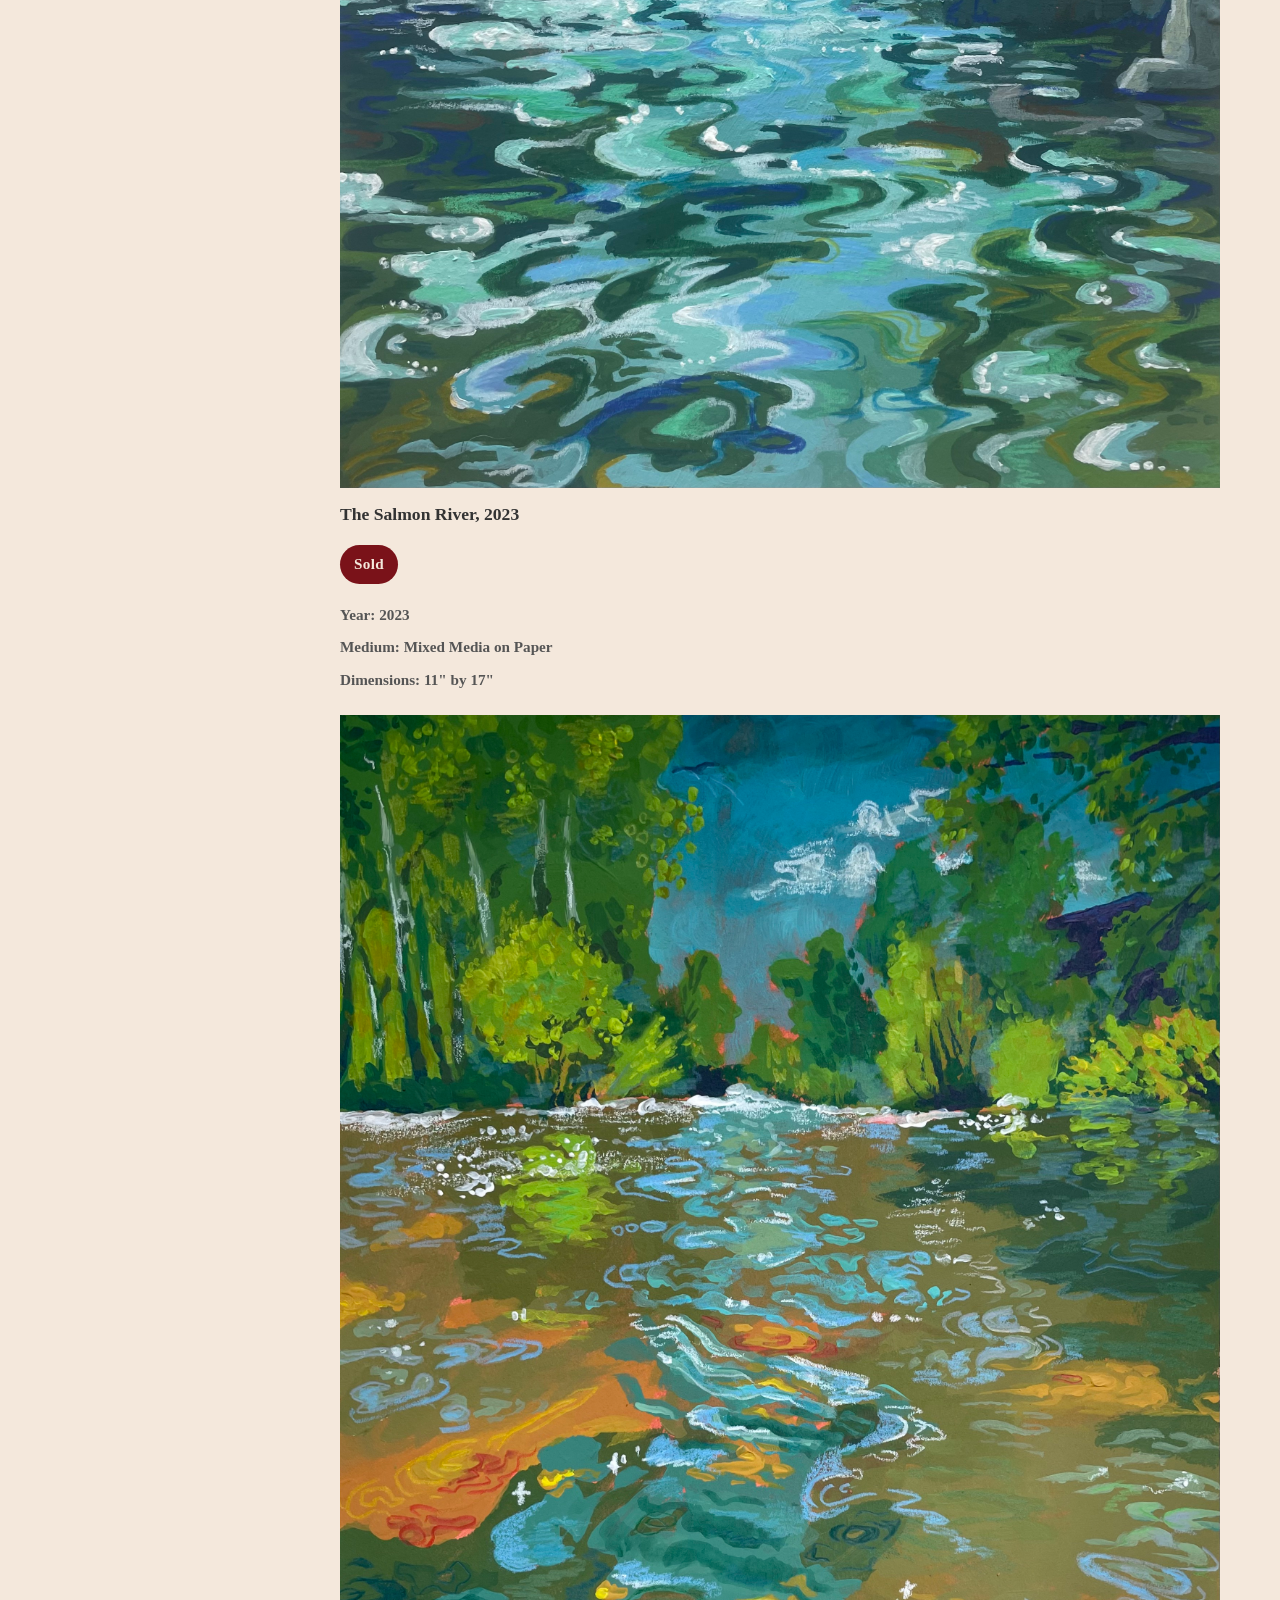
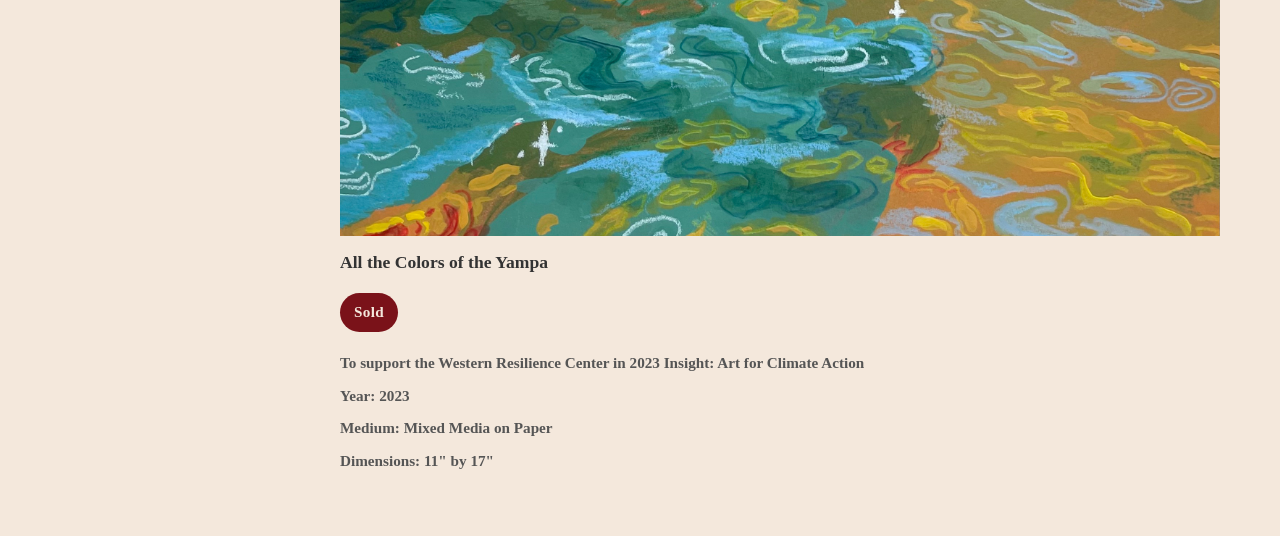
==== commit cab705ff: "added more art, fixed home page, changed date on contact page" ====
--- a/art.html
+++ b/art.html
@@ -23,6 +23,19 @@
             <h1>Art</h1>
             
             <div class="art-grid">
+                <article class="art-card">
+                    <div class="art-image">
+                        <img src="Assets/wildfire.jpeg" alt="New Beginnings">
+                    </div>
+                    <div class="art-meta">
+                        <h2>New Beginnings</h2>
+                        <p class="available-badge">Available</p>
+                        <p><strong> Displayed at 2026 Insight: Art for Climate Action to support the Western Resilience Center. Still available for purchase, with all profits directed to the organization.</p>
+                        <p><strong>Year:</strong> 2025</p>
+                        <p><strong>Medium:</strong> Oil</p>
+                        <p><strong>Dimensions:</strong> 36" by 24"</p>
+                    </div>
+                </article>
                 <article class="art-card">
                     <div class="art-image">
                         <img src="Assets/alpenglow2.jpeg" alt="Alpenglow">
@@ -62,19 +75,6 @@
                 </article>
                 <article class="art-card">
                     <div class="art-image">
-                        <img src="Assets/wildfire.jpeg" alt="New Beginnings">
-                    </div>
-                    <div class="art-meta">
-                        <h2>New Beginnings</h2>
-                        <p class="available-badge">Available</p>
-                        <p><strong> Displayed at 2026 Insight: Art for Climate Action to support the Western Resilience Center. Still available for purchase, with all profits directed to the organization.</p>
-                        <p><strong>Year:</strong> 2025</p>
-                        <p><strong>Medium:</strong> Oil</p>
-                        <p><strong>Dimensions:</strong> 36" by 24"</p>
-                    </div>
-                </article>
-                <article class="art-card">
-                    <div class="art-image">
                         <img src="Assets/yampa.jpg" alt="Yampa">
                     </div>
                     <div class="art-meta">
@@ -108,7 +108,7 @@
                         <p><strong>Medium:</strong> Acrylic on Wood</p>
                         <p><strong>Dimensions:</strong> 24" by 18"</p>
                     </div>
-                              </article>
+                        </article>
                 <article class="art-card">
                     <div class="art-image">
                         <img src="Assets/Mountains.png" alt="Seasons">
@@ -119,7 +119,31 @@
                         <p><strong>Year:</strong> 2024</p>
                         <p><strong>Medium:</strong> Mixed Media on Wood</p>
                     </div>
+                     </article>
+                <article class="art-card">
+                    <div class="art-image">
+                        <img src="Assets/TheSalmon.jpeg" alt="The Salmon">
+                    </div>
+                    <div class="art-meta">
+                        <h2>The Salmon River, 2023</h2>
+                        <p class="sold-badge">Sold</p>
+                        <p><strong>Year:</strong> 2023</p>
+                        <p><strong>Medium:</strong> Mixed Media on Paper</p>
+                        <p><strong>Dimensions:</strong> 11" by 17"</p>
+                    </div>
                 </article>
+                   <article class="art-card">
+                    <div class="art-image">
+                        <img src="Assets/Allthecolors.jpeg" alt="All the Colors">
+                    </div>
+                    <div class="art-meta">
+                        <h2>All the Colors of the Yampa</h2>
+                        <p class="sold-badge">Sold</p>
+                        <p><strong>To support the Western Resilience Center in 2023 Insight: Art for Climate Action </p>
+                        <p><strong>Year:</strong> 2023</p>
+                        <p><strong>Medium:</strong> Mixed Media on Paper</p>
+                        <p><strong>Dimensions:</strong> 11" by 17"</p>
+                    </div>
             </div>
         </main>
     </div>
--- a/style.css
+++ b/style.css
@@ -3,6 +3,7 @@
     font-family: Georgia, serif;
     background-color: #f4e8dc;
     color: #333;
+    overflow-x: hidden;
 }
 
 .page-container {
@@ -103,12 +104,12 @@
 .header-logo {
     position: relative;
     display: block;
-    width: calc(100vw - 220px);
+    width: 100vw;
     max-width: none;
     height: auto;
     max-height: none;
     object-fit: contain;
-    margin: -40px -60px 40px -60px;
+    margin: -40px 0 40px -280px;
 }
 
 .content {
@@ -301,11 +302,13 @@
         width: 100%;
         height: auto;
         box-shadow: none;
+        padding: 20px 0;
     }
 
     .content {
         margin-left: 0;
         max-width: 100%;
+        padding: 40px 48px;
     }
 
     .header-logo {
@@ -314,9 +317,10 @@
         left: auto;
         right: auto;
         height: auto;
-        width: 100%;
-        margin-left: 0;
-        max-height: 160px;
+        width: calc(100vw - 96px);
+        max-width: 100%;
+        margin: 0 -48px 40px -48px;
+        max-height: none;
         object-fit: contain;
     }
 }
